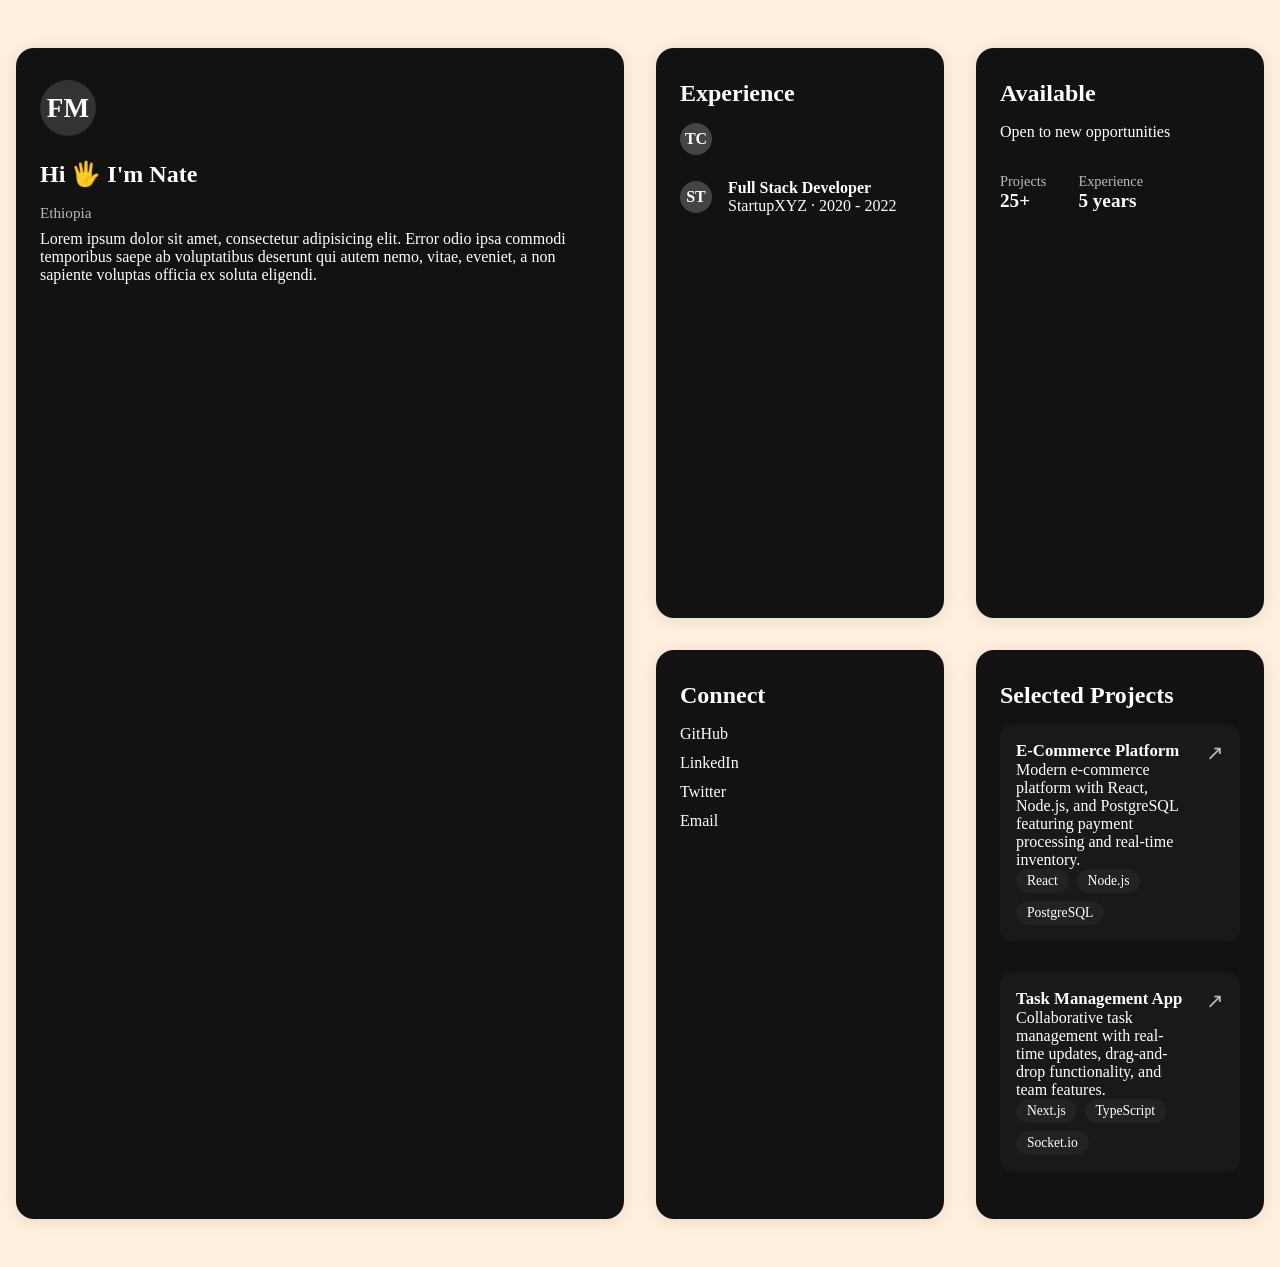
==== Portofolio/index.html @ 6b285273 "bento layout" ====
<!DOCTYPE html>
<html lang="en">
<head>
    <meta charset="UTF-8">
    <meta name="viewport" content="width=device-width, initial-scale=1.0">  
    <link rel="icon" type="image/png" href="assets/favicon.png">  
    <link rel="stylesheet" href="CSS/style.css">
    <title>NateYuar</title>
</head>
<body>
    
      
</body>
        <main class="bento-grid">
            <!-- About Me -->
            <section class="bento about">
                <div class="avatar">FM</div>
                <h2>Hi 🖐️ I'm Nate</h2>
                <div>
                    <h2></h2>
                    <p class="location">Ethiopia</p>
                    <p>Lorem ipsum dolor sit amet, consectetur adipisicing elit. Error odio ipsa commodi temporibus saepe ab voluptatibus deserunt qui autem nemo, vitae, eveniet, a non sapiente voluptas officia ex soluta eligendi.</p>
                </div>
            </section>

            <!-- Experience -->
            <section class="bento experience">
                <h2>Experience</h2>
                <div class="job">
                    <div class="job-icon">TC</div>
                    <div>
                        <strong></strong><br>
                        <span></span>
                    </div>
                </div>
                <div class="job">
                    <div class="job-icon">ST</div>
                    <div>
                        <strong>Full Stack Developer</strong><br>
                        <span>StartupXYZ · 2020 - 2022</span>
                    </div>
                </div>
            </section>

            <!-- Available -->
            <section class="bento available">
                <h2>Available</h2>
                <p>Open to new opportunities</p>
                <div class="stats">
                    <div><span>Projects</span><strong>25+</strong></div>
                    <div><span>Experience</span><strong>5 years</strong></div>
                </div>
            </section>

            <!-- Connect -->
            <section class="bento connect">
                <h2>Connect</h2>
                <ul>
                    <li><a href="#">GitHub</a></li>
                    <li><a href="#">LinkedIn</a></li>
                    <li><a href="#">Twitter</a></li>
                    <li><a href="#">Email</a></li>
                </ul>
            </section>

            <!-- Selected Projects -->
            <section class="bento projects">
                <h2>Selected Projects</h2>
                <div class="project">
                    <div>
                        <strong>E-Commerce Platform</strong>
                        <p>Modern e-commerce platform with React, Node.js, and PostgreSQL featuring payment processing and real-time inventory.</p>
                        <div class="tags">
                            <span>React</span><span>Node.js</span><span>PostgreSQL</span>
                        </div>
                    </div>
                    <a class="external" href="#" title="View project">↗</a>
                </div>
                <div class="project">
                    <div>
                        <strong>Task Management App</strong>
                        <p>Collaborative task management with real-time updates, drag-and-drop functionality, and team features.</p>
                        <div class="tags">
                            <span>Next.js</span><span>TypeScript</span><span>Socket.io</span>
                        </div>
                    </div>
                    <a class="external" href="#" title="View project">↗</a>
                </div>
            </section>
        </main>
---- Portofolio/CSS/style.css ----
@import url("https://fonts.googleapis.com/css2?family=Playfair+Display:wght@400;500;600;700;800;900&display=swap");
@import url("https://fonts.googleapis.com/css2?family=Plus+Jakarta+Sans:wght@200;300;400;500;600;700;800&display=swap");

/* CSS variables for reusablity across all files (including above imported) */
:root {
  --playfair-display: "Playfair Display", serif;
  --plus-jakarta-sans: "Plus Jakarta Sans", sans-serif;

  --primary-color: #b1454a;
  --secondary-color: #121212;

  --black-200: #020202;
  --black-300: #333333;
  --black-400: #1f1e31;
  --black-500: #555555;
  --gray-100: #888888;

  --color-white: #fff;
  --color-creamson: #fff0de;
}

* {
  margin: 0;
  padding: 0;
  box-sizing: border-box;
  scroll-behavior: smooth;
}

body {
  max-width: 1280px;
  margin: 0 auto;
  background-color: var(--color-creamson);
}

/* Bento Box Grid Layout */
.bento-grid {
  display: grid;
  grid-template-columns: repeat(4, 1fr);
  grid-template-rows: repeat(2, 1fr);
  gap: 2rem;
  padding: 3rem 1rem;
}

.bento {
  background: var(--secondary-color);
  color: var(--color-white);
  border-radius: 18px;
  box-shadow: 0 2px 16px rgba(0,0,0,0.10);
  padding: 2rem 1.5rem;
  display: flex;
  flex-direction: column;
  gap: 1rem;
}

.about {
  grid-column: 1 / 3;
  grid-row: 1 / 3;
}
.experience {
  grid-column: 3 / 4;
  grid-row: 1 / 2;
}
.available {
  grid-column: 4 / 5;
  grid-row: 1 / 2;
}
.connect {
  grid-column: 3 / 4;
  grid-row: 2 / 3;
}
.projects {
  grid-column: 4 / 5;
  grid-row: 2 / 3;
}

.avatar {
  width: 56px;
  height: 56px;
  border-radius: 50%;
  background: #333;
  color: #fff;
  font-size: 1.7rem;
  font-weight: 700;
  display: flex;
  align-items: center;
  justify-content: center;
  margin-bottom: 0.5rem;
}

.location {
  font-size: 0.95rem;
  color: #bbb;
  margin-bottom: 0.5rem;
}

.tags {
  display: flex;
  gap: 0.5rem;
  flex-wrap: wrap;
}
.tags span {
  background: #222;
  color: #fff;
  border-radius: 12px;
  padding: 0.3em 0.8em;
  font-size: 0.85em;
  font-weight: 500;
}

.job {
  display: flex;
  align-items: center;
  gap: 1rem;
  margin-bottom: 0.5rem;
}
.job-icon {
  width: 32px;
  height: 32px;
  border-radius: 50%;
  background: #444;
  color: #fff;
  font-weight: 700;
  display: flex;
  align-items: center;
  justify-content: center;
  font-size: 1em;
}

.stats {
  display: flex;
  gap: 2rem;
  margin-top: 1rem;
}
.stats div {
  display: flex;
  flex-direction: column;
  align-items: flex-start;
}
.stats span {
  font-size: 0.9em;
  color: #bbb;
}
.stats strong {
  font-size: 1.2em;
  color: #fff;
}

.connect ul {
  list-style: none;
  padding: 0;
}
.connect li {
  margin-bottom: 0.7em;
}
.connect a {
  color: #fff;
  font-weight: 500;
  transition: color 0.2s;
}
.connect a:hover {
  color: var(--primary-color);
}

.projects .project {
  display: flex;
  align-items: flex-start;
  justify-content: space-between;
  background: #191919;
  border-radius: 12px;
  padding: 1rem;
  margin-bottom: 1rem;
}
.projects .project strong {
  font-size: 1.05em;
}
.projects .external {
  color: #fff;
  font-size: 1.3em;
  text-decoration: none;
  margin-left: 1em;
  opacity: 0.7;
  transition: opacity 0.2s;
}
.projects .external:hover {
  opacity: 1;
}

a {
  text-decoration: none;
  color: inherit;
}


.flex-center {
  display: flex;
  justify-content: center;
  align-items: center;
}

.flex-between {
  display: flex;
  justify-content: space-between;
  align-items: center;
}


/* Hide scrollbar for Chrome, Safari and Opera */
.sushi__hide-scrollbar::-webkit-scrollbar {
  display: none;
}

/* Hide scrollbar for IE, Edge and Firefox */
.sushi__hide-scrollbar {
  -ms-overflow-style: none; /* IE and Edge */
  scrollbar-width: none; /* Firefox */
}


/* Responsive Bento Grid Layout */
@media (max-width: 1024px) {
  .bento-grid {
    grid-template-columns: repeat(2, 1fr);
    grid-template-rows: auto;
    gap: 1.5rem;
  }
  .about {
    grid-column: 1 / 3;
    grid-row: 1 / 2;
  }
  .experience {
    grid-column: 1 / 2;
    grid-row: 2 / 3;
  }
  .available {
    grid-column: 2 / 3;
    grid-row: 2 / 3;
  }
  .connect {
    grid-column: 1 / 2;
    grid-row: 3 / 4;
  }
  .projects {
    grid-column: 2 / 3;
    grid-row: 3 / 4;
  }
}

@media (max-width: 700px) {
  .bento-grid {
    grid-template-columns: 1fr;
    gap: 1rem;
    padding: 1.5rem 0.5rem;
  }
  .about, .experience, .available, .connect, .projects {
    grid-column: 1 / 2 !important;
    grid-row: auto !important;
  }
  .bento {
    padding: 1.2rem 0.7rem;
    font-size: 0.98em;
  }
  .avatar {
    width: 44px;
    height: 44px;
    font-size: 1.2rem;
  }
  .job-icon {
    width: 24px;
    height: 24px;
    font-size: 0.9em;
  }
  .projects .project {
    flex-direction: column;
    align-items: flex-start;
    gap: 0.5em;
  }
}
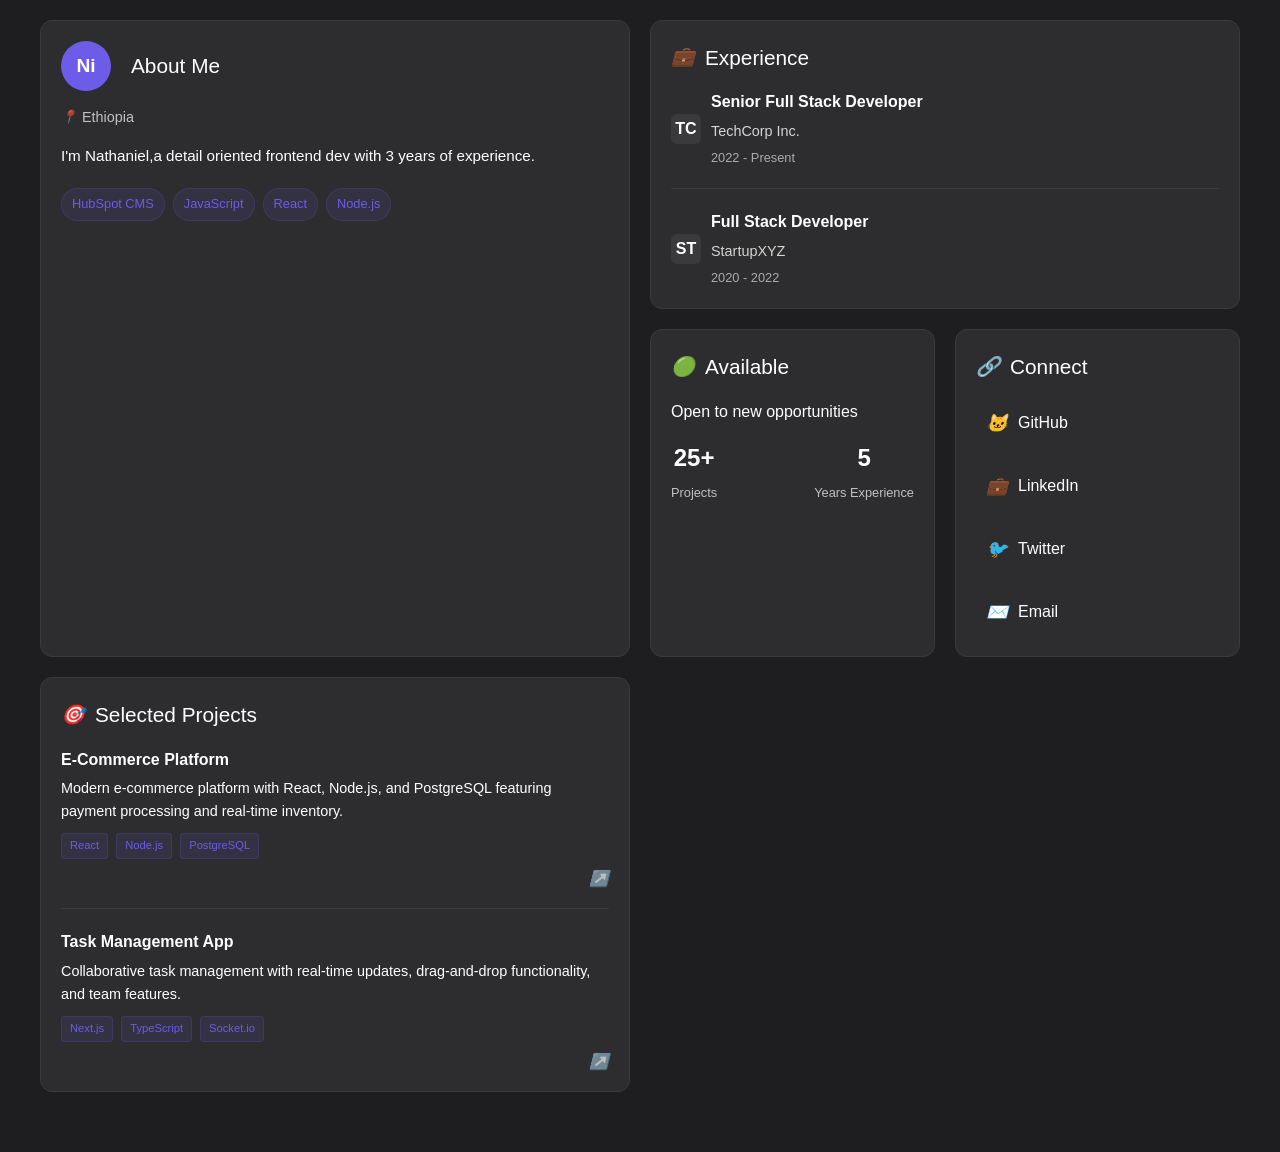
==== commit 821b63c8: "add some assets and improve responsiveness" ====
--- a/Portofolio/index.html
+++ b/Portofolio/index.html
@@ -2,89 +2,138 @@
 <html lang="en">
 <head>
     <meta charset="UTF-8">
-    <meta name="viewport" content="width=device-width, initial-scale=1.0">  
-    <link rel="icon" type="image/png" href="assets/favicon.png">  
-    <link rel="stylesheet" href="CSS/style.css">
+    <meta name="viewport" content="width=device-width, initial-scale=1.0">   
+    <link rel="stylesheet" href="CSS/style.css"> 
     <title>NateYuar</title>
 </head>
 <body>
-    
-      
-</body>
-        <main class="bento-grid">
+    <div class="container">
+        <div class="bento-grid">
             <!-- About Me -->
-            <section class="bento about">
-                <div class="avatar">FM</div>
-                <h2>Hi 🖐️ I'm Nate</h2>
-                <div>
-                    <h2></h2>
-                    <p class="location">Ethiopia</p>
-                    <p>Lorem ipsum dolor sit amet, consectetur adipisicing elit. Error odio ipsa commodi temporibus saepe ab voluptatibus deserunt qui autem nemo, vitae, eveniet, a non sapiente voluptas officia ex soluta eligendi.</p>
+            <div class="bento-item large">
+                <div class="section-title">
+                    <div class="avatar">Ni</div>
+                    About Me
                 </div>
-            </section>
+                <div class="location">
+                    <i>📍</i> Ethiopia
+                </div>
+                <div class="bio">
+                    I'm Nathaniel,a detail oriented frontend dev with 3 years of experience.
+                </div>
+                <div class="skills">
+                    <span class="skill-tag">HubSpot CMS</span>
+                    <span class="skill-tag">JavaScript</span>
+                    <span class="skill-tag">React</span>
+                    <span class="skill-tag">Node.js</span>
+                </div>
+            </div>
 
             <!-- Experience -->
-            <section class="bento experience">
-                <h2>Experience</h2>
-                <div class="job">
-                    <div class="job-icon">TC</div>
-                    <div>
-                        <strong></strong><br>
-                        <span></span>
+            <div class="bento-item medium">
+                <div class="section-title">
+                    <i>💼</i> Experience
+                </div>
+                <div class="experience-item">
+                    <div style="display: flex; align-items: center;">
+                        <div class="company-logo">TC</div>
+                        <div>
+                            <div class="job-title">Senior Full Stack Developer</div>
+                            <div class="company-name">TechCorp Inc.</div>
+                            <div class="date">2022 - Present</div>
+                        </div>
                     </div>
                 </div>
-                <div class="job">
-                    <div class="job-icon">ST</div>
-                    <div>
-                        <strong>Full Stack Developer</strong><br>
-                        <span>StartupXYZ · 2020 - 2022</span>
+                <div class="experience-item">
+                    <div style="display: flex; align-items: center;">
+                        <div class="company-logo">ST</div>
+                        <div>
+                            <div class="job-title">Full Stack Developer</div>
+                            <div class="company-name">StartupXYZ</div>
+                            <div class="date">2020 - 2022</div>
+                        </div>
                     </div>
                 </div>
-            </section>
+            </div>
 
-            <!-- Available -->
-            <section class="bento available">
-                <h2>Available</h2>
-                <p>Open to new opportunities</p>
+            <!-- Availability -->
+            <div class="bento-item small">
+                <div class="section-title">
+                    <i>🟢</i> Available
+                </div>
+                <div style="margin-bottom: 15px;">Open to new opportunities</div>
                 <div class="stats">
-                    <div><span>Projects</span><strong>25+</strong></div>
-                    <div><span>Experience</span><strong>5 years</strong></div>
+                    <div class="stat-item">
+                        <div class="stat-value">25+</div>
+                        <div class="stat-label">Projects</div>
+                    </div>
+                    <div class="stat-item">
+                        <div class="stat-value">5</div>
+                        <div class="stat-label">Years Experience</div>
+                    </div>
                 </div>
-            </section>
+            </div>
 
             <!-- Connect -->
-            <section class="bento connect">
-                <h2>Connect</h2>
-                <ul>
-                    <li><a href="#">GitHub</a></li>
-                    <li><a href="#">LinkedIn</a></li>
-                    <li><a href="#">Twitter</a></li>
-                    <li><a href="#">Email</a></li>
-                </ul>
-            </section>
+            <div class="bento-item small">
+                <div class="section-title">
+                    <i>🔗</i> Connect
+                </div>
+                <div class="connect-list">
+                    <div class="connect-item">
+                        <i>🐱</i> GitHub
+                    </div>
+                    <div class="connect-item">
+                        <i>💼</i> LinkedIn
+                    </div>
+                    <div class="connect-item">
+                        <i>🐦</i> Twitter
+                    </div>
+                    <div class="connect-item">
+                        <i>✉️</i> Email
+                    </div>
+                </div>
+            </div>
 
             <!-- Selected Projects -->
-            <section class="bento projects">
-                <h2>Selected Projects</h2>
-                <div class="project">
-                    <div>
-                        <strong>E-Commerce Platform</strong>
-                        <p>Modern e-commerce platform with React, Node.js, and PostgreSQL featuring payment processing and real-time inventory.</p>
-                        <div class="tags">
-                            <span>React</span><span>Node.js</span><span>PostgreSQL</span>
-                        </div>
-                    </div>
-                    <a class="external" href="#" title="View project">↗</a>
+            <div class="bento-item medium">
+                <div class="section-title">
+                    <i>🎯</i> Selected Projects
                 </div>
                 <div class="project">
-                    <div>
-                        <strong>Task Management App</strong>
-                        <p>Collaborative task management with real-time updates, drag-and-drop functionality, and team features.</p>
-                        <div class="tags">
-                            <span>Next.js</span><span>TypeScript</span><span>Socket.io</span>
-                        </div>
+                    <div class="project-title">E-Commerce Platform</div>
+                    <div class="project-desc">
+                        Modern e-commerce platform with React, Node.js, and PostgreSQL featuring payment processing and real-time inventory.
                     </div>
-                    <a class="external" href="#" title="View project">↗</a>
+                    <div class="project-tags">
+                        <span class="project-tag">React</span>
+                        <span class="project-tag">Node.js</span>
+                        <span class="project-tag">PostgreSQL</span>
+                    </div>
+                    <div class="project-actions">
+                        <button class="action-btn">
+                            <i>↗️</i>
+                        </button>
+                    </div>
                 </div>
-            </section>
-        </main>+                <div class="project">
+                    <div class="project-title">Task Management App</div>
+                    <div class="project-desc">
+                        Collaborative task management with real-time updates, drag-and-drop functionality, and team features.
+                    </div>
+                    <div class="project-tags">
+                        <span class="project-tag">Next.js</span>
+                        <span class="project-tag">TypeScript</span>
+                        <span class="project-tag">Socket.io</span>
+                    </div>
+                    <div class="project-actions">
+                        <button class="action-btn">
+                            <i>↗️</i>
+                        </button>
+                    </div>
+                </div>
+            </div>
+        </div>
+    </div>
+</body>
+</html>
--- a/Portofolio/CSS/style.css
+++ b/Portofolio/CSS/style.css
@@ -1,278 +1,368 @@
 @import url("https://fonts.googleapis.com/css2?family=Playfair+Display:wght@400;500;600;700;800;900&display=swap");
 @import url("https://fonts.googleapis.com/css2?family=Plus+Jakarta+Sans:wght@200;300;400;500;600;700;800&display=swap");
 
-/* CSS variables for reusablity across all files (including above imported) */
-:root {
-  --playfair-display: "Playfair Display", serif;
-  --plus-jakarta-sans: "Plus Jakarta Sans", sans-serif;
-
-  --primary-color: #b1454a;
-  --secondary-color: #121212;
-
-  --black-200: #020202;
-  --black-300: #333333;
-  --black-400: #1f1e31;
-  --black-500: #555555;
-  --gray-100: #888888;
-
-  --color-white: #fff;
-  --color-creamson: #fff0de;
-}
-
-* {
-  margin: 0;
-  padding: 0;
-  box-sizing: border-box;
-  scroll-behavior: smooth;
-}
-
-body {
-  max-width: 1280px;
-  margin: 0 auto;
-  background-color: var(--color-creamson);
-}
-
-/* Bento Box Grid Layout */
-.bento-grid {
-  display: grid;
-  grid-template-columns: repeat(4, 1fr);
-  grid-template-rows: repeat(2, 1fr);
-  gap: 2rem;
-  padding: 3rem 1rem;
-}
-
-.bento {
-  background: var(--secondary-color);
-  color: var(--color-white);
-  border-radius: 18px;
-  box-shadow: 0 2px 16px rgba(0,0,0,0.10);
-  padding: 2rem 1.5rem;
-  display: flex;
-  flex-direction: column;
-  gap: 1rem;
-}
-
-.about {
-  grid-column: 1 / 3;
-  grid-row: 1 / 3;
-}
-.experience {
-  grid-column: 3 / 4;
-  grid-row: 1 / 2;
-}
-.available {
-  grid-column: 4 / 5;
-  grid-row: 1 / 2;
-}
-.connect {
-  grid-column: 3 / 4;
-  grid-row: 2 / 3;
-}
-.projects {
-  grid-column: 4 / 5;
-  grid-row: 2 / 3;
-}
-
-.avatar {
-  width: 56px;
-  height: 56px;
-  border-radius: 50%;
-  background: #333;
-  color: #fff;
-  font-size: 1.7rem;
-  font-weight: 700;
-  display: flex;
-  align-items: center;
-  justify-content: center;
-  margin-bottom: 0.5rem;
-}
-
-.location {
-  font-size: 0.95rem;
-  color: #bbb;
-  margin-bottom: 0.5rem;
-}
-
-.tags {
-  display: flex;
-  gap: 0.5rem;
-  flex-wrap: wrap;
-}
-.tags span {
-  background: #222;
-  color: #fff;
-  border-radius: 12px;
-  padding: 0.3em 0.8em;
-  font-size: 0.85em;
-  font-weight: 500;
-}
-
-.job {
-  display: flex;
-  align-items: center;
-  gap: 1rem;
-  margin-bottom: 0.5rem;
-}
-.job-icon {
-  width: 32px;
-  height: 32px;
-  border-radius: 50%;
-  background: #444;
-  color: #fff;
-  font-weight: 700;
-  display: flex;
-  align-items: center;
-  justify-content: center;
-  font-size: 1em;
-}
-
-.stats {
-  display: flex;
-  gap: 2rem;
-  margin-top: 1rem;
-}
-.stats div {
-  display: flex;
-  flex-direction: column;
-  align-items: flex-start;
-}
-.stats span {
-  font-size: 0.9em;
-  color: #bbb;
-}
-.stats strong {
-  font-size: 1.2em;
-  color: #fff;
-}
-
-.connect ul {
-  list-style: none;
-  padding: 0;
-}
-.connect li {
-  margin-bottom: 0.7em;
-}
-.connect a {
-  color: #fff;
-  font-weight: 500;
-  transition: color 0.2s;
-}
-.connect a:hover {
-  color: var(--primary-color);
-}
-
-.projects .project {
-  display: flex;
-  align-items: flex-start;
-  justify-content: space-between;
-  background: #191919;
-  border-radius: 12px;
-  padding: 1rem;
-  margin-bottom: 1rem;
-}
-.projects .project strong {
-  font-size: 1.05em;
-}
-.projects .external {
-  color: #fff;
-  font-size: 1.3em;
-  text-decoration: none;
-  margin-left: 1em;
-  opacity: 0.7;
-  transition: opacity 0.2s;
-}
-.projects .external:hover {
-  opacity: 1;
-}
-
-a {
-  text-decoration: none;
-  color: inherit;
-}
-
-
-.flex-center {
-  display: flex;
-  justify-content: center;
-  align-items: center;
-}
-
-.flex-between {
-  display: flex;
-  justify-content: space-between;
-  align-items: center;
-}
-
-
-/* Hide scrollbar for Chrome, Safari and Opera */
-.sushi__hide-scrollbar::-webkit-scrollbar {
-  display: none;
-}
-
-/* Hide scrollbar for IE, Edge and Firefox */
-.sushi__hide-scrollbar {
-  -ms-overflow-style: none; /* IE and Edge */
-  scrollbar-width: none; /* Firefox */
-}
-
-
-/* Responsive Bento Grid Layout */
-@media (max-width: 1024px) {
-  .bento-grid {
-    grid-template-columns: repeat(2, 1fr);
-    grid-template-rows: auto;
-    gap: 1.5rem;
-  }
-  .about {
-    grid-column: 1 / 3;
-    grid-row: 1 / 2;
-  }
-  .experience {
-    grid-column: 1 / 2;
-    grid-row: 2 / 3;
-  }
-  .available {
-    grid-column: 2 / 3;
-    grid-row: 2 / 3;
-  }
-  .connect {
-    grid-column: 1 / 2;
-    grid-row: 3 / 4;
-  }
-  .projects {
-    grid-column: 2 / 3;
-    grid-row: 3 / 4;
-  }
-}
-
-@media (max-width: 700px) {
-  .bento-grid {
-    grid-template-columns: 1fr;
-    gap: 1rem;
-    padding: 1.5rem 0.5rem;
-  }
-  .about, .experience, .available, .connect, .projects {
-    grid-column: 1 / 2 !important;
-    grid-row: auto !important;
-  }
-  .bento {
-    padding: 1.2rem 0.7rem;
-    font-size: 0.98em;
-  }
-  .avatar {
-    width: 44px;
-    height: 44px;
-    font-size: 1.2rem;
-  }
-  .job-icon {
-    width: 24px;
-    height: 24px;
-    font-size: 0.9em;
-  }
-  .projects .project {
-    flex-direction: column;
-    align-items: flex-start;
-    gap: 0.5em;
-  }
-}
-
+ :root {
+            --primary-bg: #1e1e20;
+            --secondary-bg: #252527;
+            --text-color: #ffffff;
+            --accent-color: #6c5ce7;
+            --border-color: #3a3a3c;
+            --card-bg: #2d2d2f;
+            --hover-bg: #343436;
+        }
+
+        * {
+            margin: 0;
+            padding: 0;
+            box-sizing: border-box;
+        }
+
+        body {
+            font-family: 'Segoe UI', Tahoma, Geneva, Verdana, sans-serif;
+            background-color: var(--primary-bg);
+            color: var(--text-color);
+            line-height: 1.6;
+            padding: 20px;
+            min-height: 100vh;
+        }
+
+        .container {
+            max-width: 1200px;
+            margin: 0 auto;
+        }
+
+        header {
+            text-align: center;
+            padding: 40px 20px;
+            margin-bottom: 30px;
+        }
+
+        h1 {
+            font-size: 2.5rem;
+            margin-bottom: 10px;
+            color: var(--accent-color);
+        }
+
+        .subtitle {
+            font-size: 1.2rem;
+            opacity: 0.8;
+            margin-bottom: 20px;
+        }
+
+        .bento-grid {
+            display: grid;
+            grid-template-columns: repeat(4, 1fr);
+            gap: 20px;
+            margin-bottom: 40px;
+        }
+
+        .bento-item {
+            background-color: var(--card-bg);
+            border-radius: 12px;
+            padding: 20px;
+            transition: all 0.3s ease;
+            border: 1px solid var(--border-color);
+            overflow: hidden;
+        }
+
+        .bento-item:hover {
+            transform: translateY(-2px);
+            box-shadow: 0 10px 25px rgba(0, 0, 0, 0.3);
+            border-color: rgba(108, 92, 231, 0.3);
+        }
+
+        .bento-item.large {
+            grid-column: span 2;
+            grid-row: span 2;
+        }
+
+        .bento-item.medium {
+            grid-column: span 2;
+        }
+
+        .bento-item.small {
+            grid-column: span 1;
+        }
+
+        .section-title {
+            font-size: 1.3rem;
+            margin-bottom: 15px;
+            display: flex;
+            align-items: center;
+            gap: 10px;
+        }
+
+        .section-title i {
+            font-size: 1.2rem;
+            color: var(--accent-color);
+        }
+
+        .avatar {
+            width: 50px;
+            height: 50px;
+            border-radius: 50%;
+            background-color: var(--accent-color);
+            display: flex;
+            align-items: center;
+            justify-content: center;
+            font-weight: bold;
+            font-size: 1.2rem;
+            margin-right: 10px;
+        }
+
+        .location {
+            display: flex;
+            align-items: center;
+            gap: 5px;
+            font-size: 0.9rem;
+            opacity: 0.7;
+            margin-bottom: 15px;
+        }
+
+        .location i {
+            font-size: 0.8rem;
+        }
+
+        .bio {
+            margin-bottom: 20px;
+            font-size: 0.95rem;
+        }
+
+        .skills {
+            display: flex;
+            flex-wrap: wrap;
+            gap: 8px;
+            margin-top: 15px;
+        }
+
+        .skill-tag {
+            background-color: rgba(108, 92, 231, 0.1);
+            color: var(--accent-color);
+            padding: 5px 10px;
+            border-radius: 20px;
+            font-size: 0.8rem;
+            border: 1px solid rgba(108, 92, 231, 0.2);
+        }
+
+        .experience-item {
+            margin-bottom: 20px;
+            padding-bottom: 20px;
+            border-bottom: 1px solid var(--border-color);
+        }
+
+        .experience-item:last-child {
+            margin-bottom: 0;
+            padding-bottom: 0;
+            border-bottom: none;
+        }
+
+        .company-logo {
+            width: 30px;
+            height: 30px;
+            border-radius: 6px;
+            background-color: #3a3a3c;
+            display: flex;
+            align-items: center;
+            justify-content: center;
+            font-weight: bold;
+            margin-right: 10px;
+        }
+
+        .job-title {
+            font-weight: bold;
+            margin-bottom: 5px;
+        }
+
+        .company-name {
+            font-size: 0.9rem;
+            opacity: 0.8;
+            margin-bottom: 5px;
+        }
+
+        .date {
+            font-size: 0.8rem;
+            opacity: 0.6;
+        }
+
+        .stats {
+            display: flex;
+            justify-content: space-between;
+            margin-top: 15px;
+        }
+
+        .stat-item {
+            text-align: center;
+        }
+
+        .stat-value {
+            font-size: 1.5rem;
+            font-weight: bold;
+            margin-bottom: 5px;
+        }
+
+        .stat-label {
+            font-size: 0.8rem;
+            opacity: 0.7;
+        }
+
+        .connect-list {
+            display: flex;
+            flex-direction: column;
+            gap: 15px;
+            margin-top: 15px;
+        }
+
+        .connect-item {
+            display: flex;
+            align-items: center;
+            gap: 10px;
+            padding: 10px;
+            border-radius: 8px;
+            transition: background-color 0.2s ease;
+        }
+
+        .connect-item:hover {
+            background-color: var(--hover-bg);
+        }
+
+        .connect-item i {
+            font-size: 1.1rem;
+            color: var(--accent-color);
+        }
+
+        .project {
+            margin-bottom: 20px;
+            padding-bottom: 20px;
+            border-bottom: 1px solid var(--border-color);
+        }
+
+        .project:last-child {
+            margin-bottom: 0;
+            padding-bottom: 0;
+            border-bottom: none;
+        }
+
+        .project-title {
+            font-weight: bold;
+            margin-bottom: 5px;
+        }
+
+        .project-desc {
+            font-size: 0.9rem;
+            margin-bottom: 10px;
+        }
+
+        .project-tags {
+            display: flex;
+            flex-wrap: wrap;
+            gap: 8px;
+            margin-top: 10px;
+        }
+
+        .project-tag {
+            background-color: rgba(108, 92, 231, 0.1);
+            color: var(--accent-color);
+            padding: 3px 8px;
+            border-radius: 4px;
+            font-size: 0.7rem;
+            border: 1px solid rgba(108, 92, 231, 0.2);
+        }
+
+        .project-actions {
+            display: flex;
+            justify-content: flex-end;
+            margin-top: 10px;
+        }
+
+        .action-btn {
+            background: none;
+            border: none;
+            cursor: pointer;
+            color: var(--text-color);
+            opacity: 0.7;
+            transition: opacity 0.2s ease;
+        }
+
+        .action-btn:hover {
+            opacity: 1;
+        }
+
+        .action-btn i {
+            font-size: 1rem;
+        }
+
+        /* Responsive Design */
+        @media (max-width: 1024px) {
+            .bento-grid {
+                grid-template-columns: repeat(2, 1fr);
+            }
+            
+            .bento-item.large {
+                grid-column: span 2;
+                grid-row: span 1;
+            }
+            
+            .bento-item.medium {
+                grid-column: span 2;
+            }
+        }
+
+        @media (max-width: 768px) {
+            .bento-grid {
+                grid-template-columns: 1fr;
+            }
+            
+            .bento-item.large,
+            .bento-item.medium,
+            .bento-item.small {
+                grid-column: span 1;
+                grid-row: span 1;
+            }
+            
+            .stats {
+                flex-direction: column;
+                gap: 15px;
+            }
+            
+            .section-title {
+                font-size: 1.1rem;
+            }
+            
+            .avatar {
+                width: 40px;
+                height: 40px;
+                font-size: 1rem;
+            }
+        }
+
+        @media (max-width: 480px) {
+            body {
+                padding: 10px;
+            }
+            
+            header {
+                padding: 20px 10px;
+            }
+            
+            h1 {
+                font-size: 2rem;
+            }
+            
+            .bento-item {
+                padding: 15px;
+            }
+            
+            .section-title {
+                font-size: 1rem;
+            }
+            
+            .avatar {
+                width: 35px;
+                height: 35px;
+                font-size: 0.9rem;
+            }
+            
+            .connect-item {
+                padding: 8px;
+            }
+        }
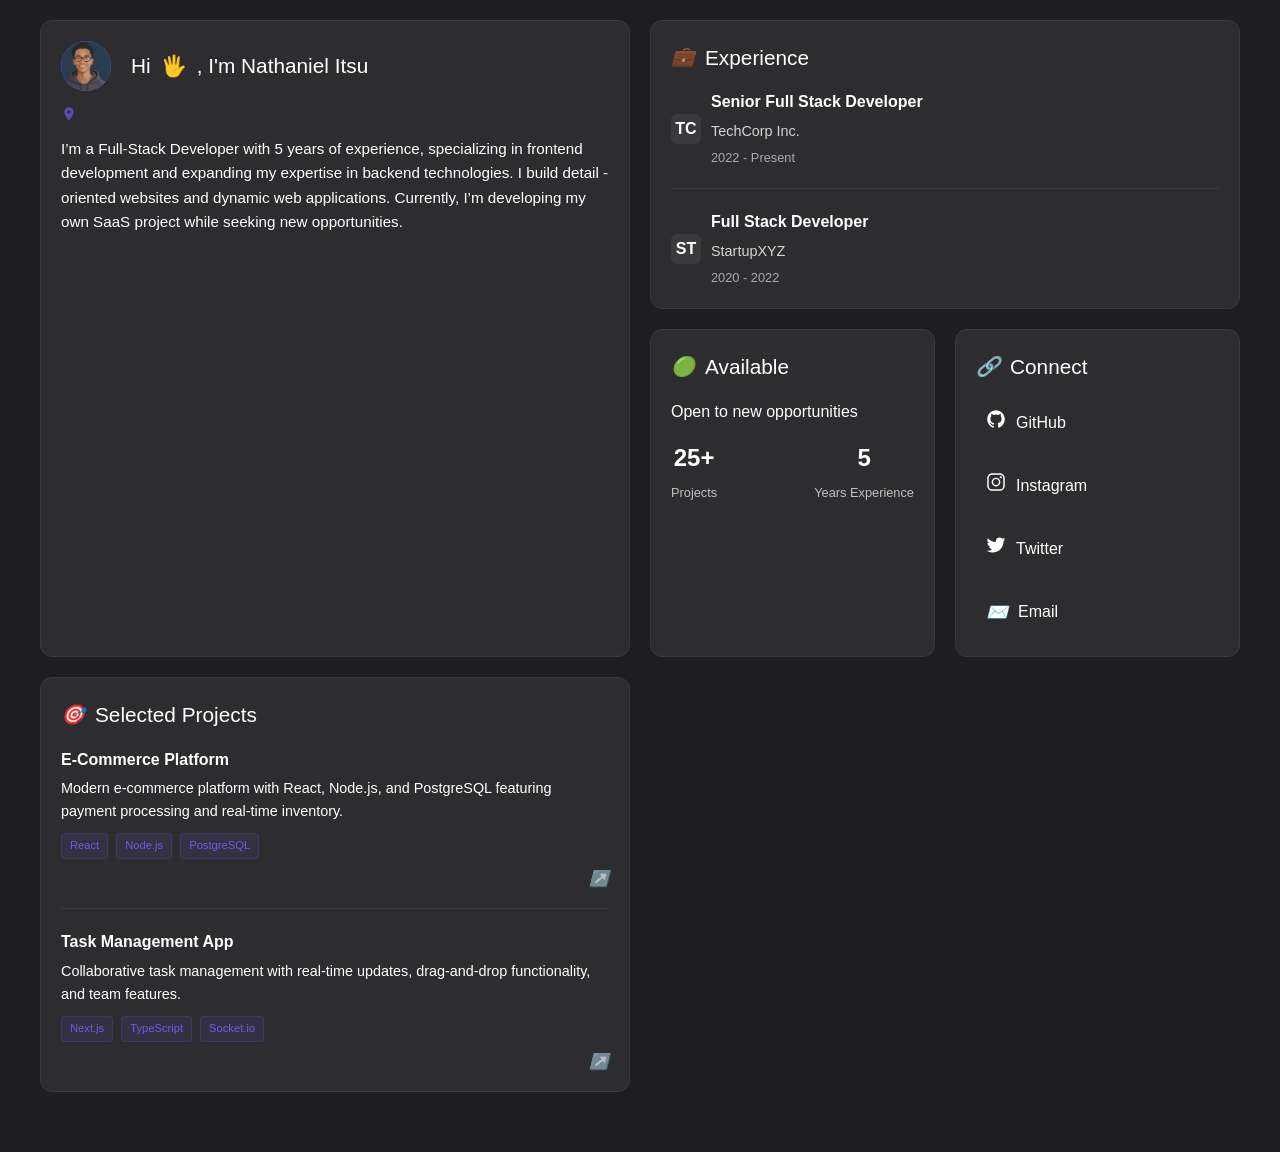
==== commit 33787313: "Add animation  and update social media icons" ====
--- a/Portofolio/index.html
+++ b/Portofolio/index.html
@@ -2,9 +2,10 @@
 <html lang="en">
 <head>
     <meta charset="UTF-8">
-    <meta name="viewport" content="width=device-width, initial-scale=1.0">   
-    <link rel="stylesheet" href="CSS/style.css"> 
-    <title>NateYuar</title>
+    <meta name="viewport" content="width=device-width, initial-scale=1.0">
+    <link rel="stylesheet" href="CSS/style.css">
+    <title>Nate Itsu</title>
+
 </head>
 <body>
     <div class="container">
@@ -12,21 +13,22 @@
             <!-- About Me -->
             <div class="bento-item large">
                 <div class="section-title">
-                    <div class="avatar">Ni</div>
-                    About Me
+                    <div class="avatar">
+                        <img src="assets/profile.png" alt="Profile Picture">
+                    </div>
+                      Hi <span class="wave-emoji">🖐️</span>, I'm Nathaniel Itsu
                 </div>
                 <div class="location">
-                    <i>📍</i> Ethiopia
+                    <svg class="location-icon" viewBox="0 0 24 24" fill="currentColor">
+                        <path d="M12 2C8.13 2 5 5.13 5 9c0 5.25 7 13 7 13s7-7.75 7-13c0-3.87-3.13-7-7-7zm0 9.5c-1.38 0-2.5-1.12-2.5-2.5s1.12-2.5 2.5-2.5 2.5 1.12 2.5 2.5-1.12 2.5-2.5 2.5z"/>
+                    </svg>
+                    <span class="location-text">Philippines</span>
                 </div>
                 <div class="bio">
-                    I'm Nathaniel,a detail oriented frontend dev with 3 years of experience.
+                    I’m a Full-Stack Developer with 5 years of experience, specializing in frontend development and expanding my expertise in backend technologies. I build <span class="detail-text">detail</span> -oriented websites and dynamic web applications. Currently, I’m developing my own SaaS project while seeking new opportunities.
                 </div>
-                <div class="skills">
-                    <span class="skill-tag">HubSpot CMS</span>
-                    <span class="skill-tag">JavaScript</span>
-                    <span class="skill-tag">React</span>
-                    <span class="skill-tag">Node.js</span>
-                </div>
+
+
             </div>
 
             <!-- Experience -->
@@ -81,13 +83,13 @@
                 </div>
                 <div class="connect-list">
                     <div class="connect-item">
-                        <i>🐱</i> GitHub
+                        <i><img src="assets/github.svg"width="20px" height="20px" alt=""></i> GitHub
                     </div>
                     <div class="connect-item">
-                        <i>💼</i> LinkedIn
+                        <i><img src="assets/instagram.svg"width="20px" height="20px" alt=""></i> Instagram
                     </div>
                     <div class="connect-item">
-                        <i>🐦</i> Twitter
+                        <i><img src="assets/twitter.svg"width="20px" height="20px" alt=""></i> Twitter
                     </div>
                     <div class="connect-item">
                         <i>✉️</i> Email
@@ -135,5 +137,28 @@
             </div>
         </div>
     </div>
+
+    <script>
+        // Add profile images and hover effect
+        document.addEventListener('DOMContentLoaded', function() {
+            const avatar = document.querySelector('.avatar');
+            const profileImg = document.getElementById('profile-img');
+            
+            // Set initial image (front view)
+            profileImg.src = 'https://images.unsplash.com/photo-1535713875002-d1d0cf377fde?w=50&h=50&fit=crop';
+            
+            // Create second image for hover (side view)
+            const sideViewImg = 'https://images.unsplash.com/photo-1535713875002-d1d0cf377fde?w=50&h=50&fit=crop&rot=90';
+            
+            // Add hover effect
+            avatar.addEventListener('mouseenter', function() {
+                profileImg.src = sideViewImg;
+            });
+            
+            avatar.addEventListener('mouseleave', function() {
+                profileImg.src = 'https://images.unsplash.com/photo-1535713875002-d1d0cf377fde?w=50&h=50&fit=crop';
+            });
+        });
+    </script>
 </body>
-</html>
+</html>
--- a/Portofolio/CSS/style.css
+++ b/Portofolio/CSS/style.css
@@ -1,7 +1,4 @@
-@import url("https://fonts.googleapis.com/css2?family=Playfair+Display:wght@400;500;600;700;800;900&display=swap");
-@import url("https://fonts.googleapis.com/css2?family=Plus+Jakarta+Sans:wght@200;300;400;500;600;700;800&display=swap");
-
- :root {
+:root {
             --primary-bg: #1e1e20;
             --secondary-bg: #252527;
             --text-color: #ffffff;
@@ -108,6 +105,40 @@
             font-weight: bold;
             font-size: 1.2rem;
             margin-right: 10px;
+            position: relative;
+            overflow: hidden;
+            cursor: pointer;
+            transition: all 0.3s ease;
+        }
+
+        .avatar img {
+            width: 100%;
+            height: 100%;
+            object-fit: cover;
+            transition: all 0.3s ease;
+            border-radius: 50%;
+        }
+
+        .avatar::before {
+            content: '';
+            position: absolute;
+            top: 0;
+            left: 0;
+            right: 0;
+            bottom: 0;
+            border-radius: 50%;
+            border: 2px solid transparent;
+            transition: all 0.3s ease;
+            z-index: 1;
+        }
+
+        .avatar:hover::before {
+            border: 2px solid #6c5ce7;
+            box-shadow: 0 0 15px rgba(108, 92, 231, 0.5);
+        }
+
+        .avatar:hover img {
+            transform: scale(1.1) rotate(5deg);
         }
 
         .location {
@@ -117,10 +148,52 @@
             font-size: 0.9rem;
             opacity: 0.7;
             margin-bottom: 15px;
-        }
-
-        .location i {
+            position: relative;
+        }
+
+        .location-icon {
+            width: 16px;
+            height: 16px;
+            color: var(--accent-color);
+            transition: transform 0.2s ease;
+        }
+
+        .location-icon:hover {
+            transform: scale(1.2);
+        }
+
+        .location-text {
+            display: none;
+        }
+
+        .location:hover .location-text {
+            display: block;
+            position: absolute;
+            left: 25px;
+            top: 50%;
+            transform: translateY(-50%);
+            background-color: var(--card-bg);
+            color: var(--text-color);
+            padding: 4px 8px;
+            border-radius: 4px;
             font-size: 0.8rem;
+            white-space: nowrap;
+            border: 1px solid var(--border-color);
+            box-shadow: 0 2px 8px rgba(0, 0, 0, 0.2);
+            z-index: 10;
+            animation: fadeIn 0.2s ease;
+        }
+
+
+        @keyframes fadeIn {
+            from {
+                opacity: 0;
+                transform: translateY(-50%) translateX(-5px);
+            }
+            to {
+                opacity: 1;
+                transform: translateY(-50%) translateX(0);
+            }
         }
 
         .bio {
@@ -290,6 +363,46 @@
         .action-btn i {
             font-size: 1rem;
         }
+        /* Wave Emoji Animation */
+        .wave-emoji {
+            display: inline-block;
+            transition: transform 0.1s ease;
+        }
+
+        .wave-emoji:hover {
+            animation: wave 1.0s ease-in-out;
+        }
+
+        @keyframes wave {
+            0%, 100% { transform: rotate(0deg); }
+            20% { transform: rotate(-25deg); }
+            40% { transform: rotate(20deg); }
+            60% { transform: rotate(-15deg); }
+            80% { transform: rotate(10deg); }
+        }
+        /* Detail Text Animation */
+          .detail-text {
+            position: relative;
+            display: inline-block;
+        }
+
+        .detail-text::after {
+            content: '';
+            position: absolute;
+            bottom: -2px;
+            left: 0;
+            width: 0;
+            height: 2px;
+            background-color: var(--accent-color);
+            transition: width 0.3s ease;
+        }   .detail-text:hover::after {
+            width: 100%;
+        }
+
+        .detail-text:hover {
+            color: var(--accent-color);
+            transition: color 0.3s ease;
+        }
 
         /* Responsive Design */
         @media (max-width: 1024px) {
@@ -365,4 +478,17 @@
             .connect-item {
                 padding: 8px;
             }
+            
+            .location {
+                margin-bottom: 10px;
+            }
+            
+            .location:hover .location-text {
+                left: 22px;
+                font-size: 0.75rem;
+                padding: 3px 6px;
+            }
+            .wave-emoji {
+                transform: scale(1.2);
+            }
         }
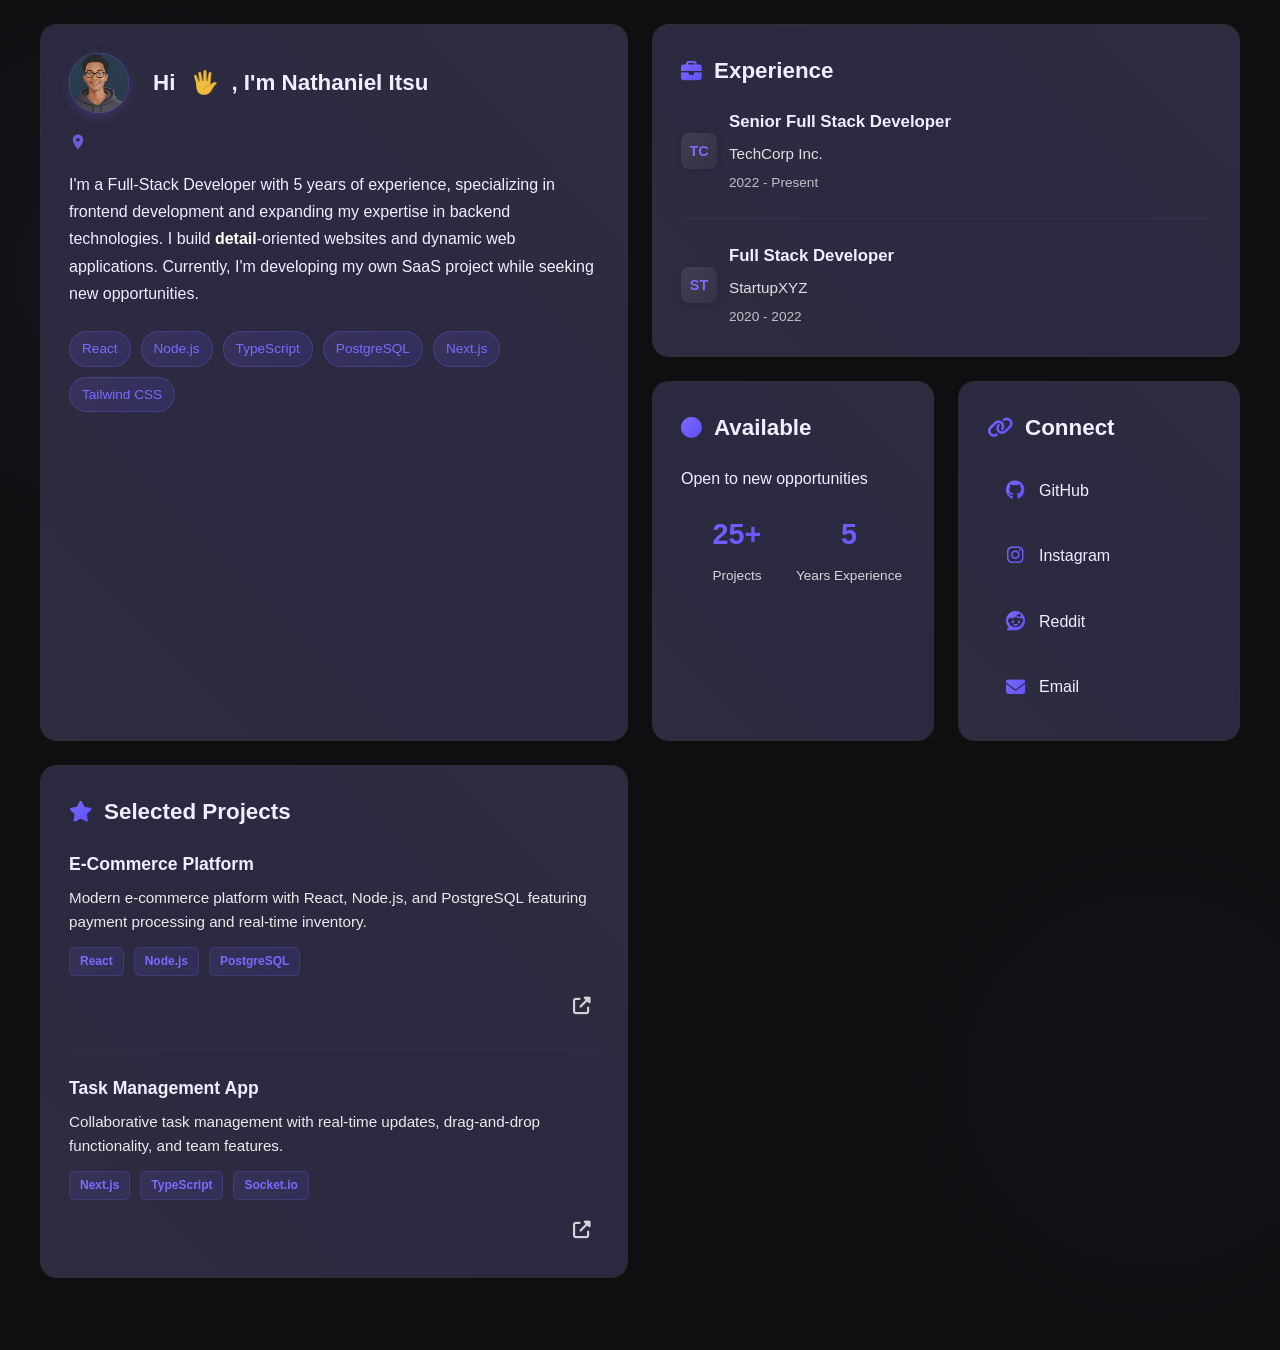
==== commit 935075c0: "improve readability and layout." ====
--- a/Portofolio/index.html
+++ b/Portofolio/index.html
@@ -5,10 +5,11 @@
     <meta name="viewport" content="width=device-width, initial-scale=1.0">
     <link rel="stylesheet" href="CSS/style.css">
     <title>Nate Itsu</title>
+     <link rel="stylesheet" href="https://cdnjs.cloudflare.com/ajax/libs/font-awesome/6.4.0/css/all.min.css">
 
 </head>
 <body>
-    <div class="container">
+   <div class="container">
         <div class="bento-grid">
             <!-- About Me -->
             <div class="bento-item large">
@@ -16,25 +17,31 @@
                     <div class="avatar">
                         <img src="assets/profile.png" alt="Profile Picture">
                     </div>
-                      Hi <span class="wave-emoji">🖐️</span>, I'm Nathaniel Itsu
+                    Hi <span class="wave-emoji">🖐️</span>, I'm Nathaniel Itsu
                 </div>
                 <div class="location">
                     <svg class="location-icon" viewBox="0 0 24 24" fill="currentColor">
                         <path d="M12 2C8.13 2 5 5.13 5 9c0 5.25 7 13 7 13s7-7.75 7-13c0-3.87-3.13-7-7-7zm0 9.5c-1.38 0-2.5-1.12-2.5-2.5s1.12-2.5 2.5-2.5 2.5 1.12 2.5 2.5-1.12 2.5-2.5 2.5z"/>
                     </svg>
-                    <span class="location-text">Philippines</span>
+                    <span class="location-text">Ethiopia</span>
                 </div>
                 <div class="bio">
-                    I’m a Full-Stack Developer with 5 years of experience, specializing in frontend development and expanding my expertise in backend technologies. I build <span class="detail-text">detail</span> -oriented websites and dynamic web applications. Currently, I’m developing my own SaaS project while seeking new opportunities.
+                    I'm a Full-Stack Developer with 5 years of experience, specializing in frontend development and expanding my expertise in backend technologies. I build <span class="detail-text">detail</span>-oriented websites and dynamic web applications. Currently, I'm developing my own SaaS project while seeking new opportunities.
                 </div>
-
-
+                <div class="skills">
+                    <span class="skill-tag">React</span>
+                    <span class="skill-tag">Node.js</span>
+                    <span class="skill-tag">TypeScript</span>
+                    <span class="skill-tag">PostgreSQL</span>
+                    <span class="skill-tag">Next.js</span>
+                    <span class="skill-tag">Tailwind CSS</span>
+                </div>
             </div>
 
             <!-- Experience -->
             <div class="bento-item medium">
                 <div class="section-title">
-                    <i>💼</i> Experience
+                    <i class="fas fa-briefcase"></i> Experience
                 </div>
                 <div class="experience-item">
                     <div style="display: flex; align-items: center;">
@@ -61,9 +68,9 @@
             <!-- Availability -->
             <div class="bento-item small">
                 <div class="section-title">
-                    <i>🟢</i> Available
+                    <i class="fas fa-circle text-green-400"></i> Available
                 </div>
-                <div style="margin-bottom: 15px;">Open to new opportunities</div>
+                <div style="margin-bottom: 18px; font-weight: 500;">Open to new opportunities</div>
                 <div class="stats">
                     <div class="stat-item">
                         <div class="stat-value">25+</div>
@@ -79,20 +86,20 @@
             <!-- Connect -->
             <div class="bento-item small">
                 <div class="section-title">
-                    <i>🔗</i> Connect
+                    <i class="fas fa-link"></i> Connect
                 </div>
                 <div class="connect-list">
                     <div class="connect-item">
-                        <i><img src="assets/github.svg"width="20px" height="20px" alt=""></i> GitHub
+                        <i class="fab fa-github"></i> GitHub
                     </div>
                     <div class="connect-item">
-                        <i><img src="assets/instagram.svg"width="20px" height="20px" alt=""></i> Instagram
+                        <i class="fab fa-instagram"></i> Instagram
                     </div>
                     <div class="connect-item">
-                        <i><img src="assets/twitter.svg"width="20px" height="20px" alt=""></i> Twitter
+                        <i class="fab fa-reddit"></i> Reddit
                     </div>
                     <div class="connect-item">
-                        <i>✉️</i> Email
+                        <i class="fas fa-envelope"></i> Email
                     </div>
                 </div>
             </div>
@@ -100,7 +107,7 @@
             <!-- Selected Projects -->
             <div class="bento-item medium">
                 <div class="section-title">
-                    <i>🎯</i> Selected Projects
+                    <i class="fas fa-star"></i> Selected Projects
                 </div>
                 <div class="project">
                     <div class="project-title">E-Commerce Platform</div>
@@ -114,7 +121,7 @@
                     </div>
                     <div class="project-actions">
                         <button class="action-btn">
-                            <i>↗️</i>
+                            <i class="fas fa-external-link-alt"></i>
                         </button>
                     </div>
                 </div>
@@ -130,7 +137,7 @@
                     </div>
                     <div class="project-actions">
                         <button class="action-btn">
-                            <i>↗️</i>
+                            <i class="fas fa-external-link-alt"></i>
                         </button>
                     </div>
                 </div>
@@ -145,10 +152,10 @@
             const profileImg = document.getElementById('profile-img');
             
             // Set initial image (front view)
-            profileImg.src = 'https://images.unsplash.com/photo-1535713875002-d1d0cf377fde?w=50&h=50&fit=crop';
+            profileImg.src = 'https://images.unsplash.com/photo-1535713875002-d1d0cf377fde?w=60&h=60&fit=crop';
             
             // Create second image for hover (side view)
-            const sideViewImg = 'https://images.unsplash.com/photo-1535713875002-d1d0cf377fde?w=50&h=50&fit=crop&rot=90';
+            const sideViewImg = 'https://images.unsplash.com/photo-1535713875002-d1d0cf377fde?w=60&h=60&fit=crop&rot=90';
             
             // Add hover effect
             avatar.addEventListener('mouseenter', function() {
@@ -156,7 +163,7 @@
             });
             
             avatar.addEventListener('mouseleave', function() {
-                profileImg.src = 'https://images.unsplash.com/photo-1535713875002-d1d0cf377fde?w=50&h=50&fit=crop';
+                profileImg.src = 'https://images.unsplash.com/photo-1535713875002-d1d0cf377fde?w=60&h=60&fit=crop';
             });
         });
     </script>
--- a/Portofolio/CSS/style.css
+++ b/Portofolio/CSS/style.css
@@ -1,11 +1,14 @@
 :root {
-            --primary-bg: #1e1e20;
-            --secondary-bg: #252527;
+            --primary-bg: #0f0f11;
+            --secondary-bg: #1a1a1d;
             --text-color: #ffffff;
-            --accent-color: #6c5ce7;
-            --border-color: #3a3a3c;
-            --card-bg: #2d2d2f;
-            --hover-bg: #343436;
+            --accent-color: #7e6cff;
+            --accent-gradient: linear-gradient(135deg, #7e6cff, #5d4dff);
+            --border-color: #2d2d32;
+            --card-bg: #25252a;
+            --hover-bg: #2f2f35;
+            --success-color: #4ade80;
+            --shadow-color: rgba(126, 108, 255, 0.2);
         }
 
         * {
@@ -15,12 +18,15 @@
         }
 
         body {
-            font-family: 'Segoe UI', Tahoma, Geneva, Verdana, sans-serif;
-            background-color: var(--primary-bg);
+            font-family: 'Inter', -apple-system, BlinkMacSystemFont, 'Segoe UI', Roboto, Oxygen, Ubuntu, Cantarell, sans-serif;
+            background: var(--primary-bg);
             color: var(--text-color);
             line-height: 1.6;
-            padding: 20px;
+            padding: 24px;
             min-height: 100vh;
+            background-image: 
+                radial-gradient(circle at 10% 20%, rgba(126, 108, 255, 0.05) 0%, transparent 20%),
+                radial-gradient(circle at 90% 80%, rgba(126, 108, 255, 0.03) 0%, transparent 20%);
         }
 
         .container {
@@ -30,42 +36,69 @@
 
         header {
             text-align: center;
-            padding: 40px 20px;
-            margin-bottom: 30px;
+            padding: 48px 20px 32px;
+            margin-bottom: 32px;
         }
 
         h1 {
-            font-size: 2.5rem;
-            margin-bottom: 10px;
-            color: var(--accent-color);
+            font-size: 2.8rem;
+            font-weight: 700;
+            margin-bottom: 12px;
+            background: var(--accent-gradient);
+            -webkit-background-clip: text;
+            -webkit-text-fill-color: transparent;
+            background-clip: text;
+            letter-spacing: -0.5px;
         }
 
         .subtitle {
-            font-size: 1.2rem;
-            opacity: 0.8;
-            margin-bottom: 20px;
+            font-size: 1.15rem;
+            opacity: 0.85;
+            margin-bottom: 24px;
+            font-weight: 400;
         }
 
         .bento-grid {
             display: grid;
             grid-template-columns: repeat(4, 1fr);
-            gap: 20px;
-            margin-bottom: 40px;
+            gap: 24px;
+            margin-bottom: 48px;
         }
 
         .bento-item {
-            background-color: var(--card-bg);
-            border-radius: 12px;
-            padding: 20px;
-            transition: all 0.3s ease;
+            background: var(--card-bg);
+            border-radius: 16px;
+            padding: 28px;
+            transition: all 0.3s cubic-bezier(0.4, 0, 0.2, 1);
             border: 1px solid var(--border-color);
             overflow: hidden;
+            position: relative;
+            backdrop-filter: blur(10px);
+        }
+
+        .bento-item::before {
+            content: '';
+            position: absolute;
+            top: 0;
+            left: 0;
+            right: 0;
+            bottom: 0;
+            border-radius: 16px;
+            padding: 1px;
+            background: linear-gradient(45deg, 
+                rgba(126, 108, 255, 0.1), 
+                rgba(93, 77, 255, 0.1), 
+                rgba(126, 108, 255, 0.1));
+            mask-composite: exclude;
+            pointer-events: none;
         }
 
         .bento-item:hover {
-            transform: translateY(-2px);
-            box-shadow: 0 10px 25px rgba(0, 0, 0, 0.3);
-            border-color: rgba(108, 92, 231, 0.3);
+            transform: translateY(-4px);
+            box-shadow: 
+                0 20px 40px var(--shadow-color),
+                0 8px 16px rgba(0, 0, 0, 0.2);
+            border-color: rgba(126, 108, 255, 0.4);
         }
 
         .bento-item.large {
@@ -82,40 +115,45 @@
         }
 
         .section-title {
+            font-size: 1.4rem;
+            margin-bottom: 20px;
+            display: flex;
+            align-items: center;
+            gap: 12px;
+            font-weight: 600;
+        }
+
+        .section-title i {
             font-size: 1.3rem;
-            margin-bottom: 15px;
-            display: flex;
-            align-items: center;
-            gap: 10px;
-        }
-
-        .section-title i {
-            font-size: 1.2rem;
-            color: var(--accent-color);
+            background: var(--accent-gradient);
+            -webkit-background-clip: text;
+            -webkit-text-fill-color: transparent;
+            background-clip: text;
         }
 
         .avatar {
-            width: 50px;
-            height: 50px;
+            width: 60px;
+            height: 60px;
             border-radius: 50%;
-            background-color: var(--accent-color);
+            background: var(--accent-gradient);
             display: flex;
             align-items: center;
             justify-content: center;
             font-weight: bold;
-            font-size: 1.2rem;
-            margin-right: 10px;
+            font-size: 1.4rem;
+            margin-right: 12px;
             position: relative;
             overflow: hidden;
             cursor: pointer;
-            transition: all 0.3s ease;
+            transition: all 0.3s cubic-bezier(0.4, 0, 0.2, 1);
+            box-shadow: 0 4px 12px rgba(126, 108, 255, 0.2);
         }
 
         .avatar img {
             width: 100%;
             height: 100%;
             object-fit: cover;
-            transition: all 0.3s ease;
+            transition: all 0.3s cubic-bezier(0.4, 0, 0.2, 1);
             border-radius: 50%;
         }
 
@@ -128,38 +166,39 @@
             bottom: 0;
             border-radius: 50%;
             border: 2px solid transparent;
-            transition: all 0.3s ease;
+            transition: all 0.3s cubic-bezier(0.4, 0, 0.2, 1);
             z-index: 1;
         }
 
         .avatar:hover::before {
-            border: 2px solid #6c5ce7;
-            box-shadow: 0 0 15px rgba(108, 92, 231, 0.5);
+            border: 2px solid var(--accent-color);
+            box-shadow: 0 0 20px rgba(126, 108, 255, 0.6);
         }
 
         .avatar:hover img {
-            transform: scale(1.1) rotate(5deg);
+            transform: scale(1.15) rotate(8deg);
         }
 
         .location {
             display: flex;
             align-items: center;
-            gap: 5px;
-            font-size: 0.9rem;
-            opacity: 0.7;
-            margin-bottom: 15px;
+            gap: 8px;
+            font-size: 0.95rem;
+            opacity: 0.8;
+            margin-bottom: 20px;
             position: relative;
+            font-weight: 500;
         }
 
         .location-icon {
-            width: 16px;
-            height: 16px;
+            width: 18px;
+            height: 18px;
             color: var(--accent-color);
-            transition: transform 0.2s ease;
+            transition: transform 0.2s cubic-bezier(0.4, 0, 0.2, 1);
         }
 
         .location-icon:hover {
-            transform: scale(1.2);
+            transform: scale(1.3);
         }
 
         .location-text {
@@ -169,26 +208,25 @@
         .location:hover .location-text {
             display: block;
             position: absolute;
-            left: 25px;
+            left: 32px;
             top: 50%;
             transform: translateY(-50%);
             background-color: var(--card-bg);
             color: var(--text-color);
-            padding: 4px 8px;
-            border-radius: 4px;
-            font-size: 0.8rem;
+            padding: 6px 12px;
+            border-radius: 6px;
+            font-size: 0.85rem;
             white-space: nowrap;
             border: 1px solid var(--border-color);
-            box-shadow: 0 2px 8px rgba(0, 0, 0, 0.2);
+            box-shadow: 0 4px 12px rgba(0, 0, 0, 0.3);
             z-index: 10;
-            animation: fadeIn 0.2s ease;
-        }
-
+            animation: fadeIn 0.2s cubic-bezier(0.4, 0, 0.2, 1);
+        }
 
         @keyframes fadeIn {
             from {
                 opacity: 0;
-                transform: translateY(-50%) translateX(-5px);
+                transform: translateY(-50%) translateX(-8px);
             }
             to {
                 opacity: 1;
@@ -197,29 +235,39 @@
         }
 
         .bio {
-            margin-bottom: 20px;
-            font-size: 0.95rem;
+            margin-bottom: 24px;
+            font-size: 1rem;
+            line-height: 1.7;
+            font-weight: 400;
         }
 
         .skills {
             display: flex;
             flex-wrap: wrap;
-            gap: 8px;
-            margin-top: 15px;
+            gap: 10px;
+            margin-top: 18px;
         }
 
         .skill-tag {
-            background-color: rgba(108, 92, 231, 0.1);
+            background: linear-gradient(135deg, rgba(126, 108, 255, 0.15), rgba(93, 77, 255, 0.15));
             color: var(--accent-color);
-            padding: 5px 10px;
-            border-radius: 20px;
-            font-size: 0.8rem;
-            border: 1px solid rgba(108, 92, 231, 0.2);
+            padding: 6px 12px;
+            border-radius: 24px;
+            font-size: 0.85rem;
+            border: 1px solid rgba(126, 108, 255, 0.25);
+            font-weight: 500;
+            transition: all 0.2s ease;
+        }
+
+        .skill-tag:hover {
+            transform: translateY(-1px);
+            background: linear-gradient(135deg, rgba(126, 108, 255, 0.25), rgba(93, 77, 255, 0.25));
+            border-color: rgba(126, 108, 255, 0.4);
         }
 
         .experience-item {
-            margin-bottom: 20px;
-            padding-bottom: 20px;
+            margin-bottom: 24px;
+            padding-bottom: 24px;
             border-bottom: 1px solid var(--border-color);
         }
 
@@ -230,82 +278,104 @@
         }
 
         .company-logo {
-            width: 30px;
-            height: 30px;
-            border-radius: 6px;
-            background-color: #3a3a3c;
+            width: 36px;
+            height: 36px;
+            border-radius: 8px;
+            background: linear-gradient(135deg, #3a3a3c, #2d2d2f);
             display: flex;
             align-items: center;
             justify-content: center;
-            font-weight: bold;
-            margin-right: 10px;
+            font-weight: 700;
+            margin-right: 12px;
+            font-size: 0.9rem;
+            color: var(--accent-color);
+            box-shadow: 0 2px 6px rgba(0, 0, 0, 0.2);
         }
 
         .job-title {
-            font-weight: bold;
-            margin-bottom: 5px;
+            font-weight: 600;
+            margin-bottom: 6px;
+            font-size: 1.05rem;
         }
 
         .company-name {
-            font-size: 0.9rem;
-            opacity: 0.8;
-            margin-bottom: 5px;
+            font-size: 0.95rem;
+            opacity: 0.85;
+            margin-bottom: 6px;
+            font-weight: 500;
         }
 
         .date {
-            font-size: 0.8rem;
-            opacity: 0.6;
+            font-size: 0.85rem;
+            opacity: 0.7;
+            font-weight: 400;
         }
 
         .stats {
             display: flex;
             justify-content: space-between;
-            margin-top: 15px;
+            margin-top: 20px;
         }
 
         .stat-item {
             text-align: center;
+            flex: 1;
         }
 
         .stat-value {
-            font-size: 1.5rem;
-            font-weight: bold;
-            margin-bottom: 5px;
+            font-size: 1.8rem;
+            font-weight: 700;
+            margin-bottom: 8px;
+            background: var(--accent-gradient);
+            -webkit-background-clip: text;
+            -webkit-text-fill-color: transparent;
+            background-clip: text;
         }
 
         .stat-label {
-            font-size: 0.8rem;
-            opacity: 0.7;
+            font-size: 0.85rem;
+            opacity: 0.8;
+            font-weight: 500;
         }
 
         .connect-list {
             display: flex;
             flex-direction: column;
-            gap: 15px;
-            margin-top: 15px;
+            gap: 16px;
+            margin-top: 18px;
         }
 
         .connect-item {
             display: flex;
             align-items: center;
-            gap: 10px;
-            padding: 10px;
-            border-radius: 8px;
-            transition: background-color 0.2s ease;
+            gap: 12px;
+            padding: 12px 16px;
+            border-radius: 12px;
+            transition: all 0.2s cubic-bezier(0.4, 0, 0.2, 1);
+            font-weight: 500;
         }
 
         .connect-item:hover {
             background-color: var(--hover-bg);
+            transform: translateX(4px);
         }
 
         .connect-item i {
-            font-size: 1.1rem;
-            color: var(--accent-color);
+            font-size: 1.2rem;
+            background: var(--accent-gradient);
+            -webkit-background-clip: text;
+            -webkit-text-fill-color: transparent;
+            background-clip: text;
+            display: flex;
+            align-items: center;
+            justify-content: center;
+            width: 24px;
+            height: 24px;
         }
 
         .project {
-            margin-bottom: 20px;
-            padding-bottom: 20px;
+            margin-bottom: 24px;
+            padding-bottom: 24px;
             border-bottom: 1px solid var(--border-color);
         }
 
@@ -316,35 +386,46 @@
         }
 
         .project-title {
-            font-weight: bold;
-            margin-bottom: 5px;
+            font-weight: 600;
+            margin-bottom: 8px;
+            font-size: 1.1rem;
+            color: var(--text-color);
         }
 
         .project-desc {
-            font-size: 0.9rem;
-            margin-bottom: 10px;
+            font-size: 0.95rem;
+            margin-bottom: 12px;
+            opacity: 0.9;
+            line-height: 1.6;
         }
 
         .project-tags {
             display: flex;
             flex-wrap: wrap;
-            gap: 8px;
-            margin-top: 10px;
+            gap: 10px;
+            margin-top: 12px;
         }
 
         .project-tag {
-            background-color: rgba(108, 92, 231, 0.1);
+            background: linear-gradient(135deg, rgba(126, 108, 255, 0.12), rgba(93, 77, 255, 0.12));
             color: var(--accent-color);
-            padding: 3px 8px;
-            border-radius: 4px;
-            font-size: 0.7rem;
-            border: 1px solid rgba(108, 92, 231, 0.2);
+            padding: 4px 10px;
+            border-radius: 6px;
+            font-size: 0.75rem;
+            border: 1px solid rgba(126, 108, 255, 0.2);
+            font-weight: 600;
+            transition: all 0.2s ease;
+        }
+
+        .project-tag:hover {
+            background: linear-gradient(135deg, rgba(126, 108, 255, 0.2), rgba(93, 77, 255, 0.2));
+            transform: translateY(-1px);
         }
 
         .project-actions {
             display: flex;
             justify-content: flex-end;
-            margin-top: 10px;
+            margin-top: 12px;
         }
 
         .action-btn {
@@ -352,25 +433,28 @@
             border: none;
             cursor: pointer;
             color: var(--text-color);
-            opacity: 0.7;
-            transition: opacity 0.2s ease;
+            opacity: 0.8;
+            transition: all 0.2s cubic-bezier(0.4, 0, 0.2, 1);
+            padding: 8px;
+            border-radius: 6px;
+            font-size: 1.1rem;
         }
 
         .action-btn:hover {
             opacity: 1;
-        }
-
-        .action-btn i {
-            font-size: 1rem;
-        }
+            background: rgba(126, 108, 255, 0.1);
+            transform: scale(1.1);
+        }
+
         /* Wave Emoji Animation */
         .wave-emoji {
             display: inline-block;
             transition: transform 0.1s ease;
+            margin-left: 4px;
         }
 
         .wave-emoji:hover {
-            animation: wave 1.0s ease-in-out;
+            animation: wave 1.0s cubic-bezier(0.4, 0, 0.2, 1);
         }
 
         @keyframes wave {
@@ -380,10 +464,12 @@
             60% { transform: rotate(-15deg); }
             80% { transform: rotate(10deg); }
         }
+
         /* Detail Text Animation */
-          .detail-text {
+        .detail-text {
             position: relative;
             display: inline-block;
+            font-weight: 600;
         }
 
         .detail-text::after {
@@ -393,21 +479,24 @@
             left: 0;
             width: 0;
             height: 2px;
-            background-color: var(--accent-color);
-            transition: width 0.3s ease;
-        }   .detail-text:hover::after {
+            background: var(--accent-gradient);
+            transition: width 0.3s cubic-bezier(0.4, 0, 0.2, 1);
+        }
+
+        .detail-text:hover::after {
             width: 100%;
         }
 
         .detail-text:hover {
             color: var(--accent-color);
-            transition: color 0.3s ease;
+            transition: color 0.3s cubic-bezier(0.4, 0, 0.2, 1);
         }
 
         /* Responsive Design */
         @media (max-width: 1024px) {
             .bento-grid {
                 grid-template-columns: repeat(2, 1fr);
+                gap: 20px;
             }
             
             .bento-item.large {
@@ -418,11 +507,20 @@
             .bento-item.medium {
                 grid-column: span 2;
             }
+            
+            .bento-item {
+                padding: 24px;
+            }
+            
+            h1 {
+                font-size: 2.4rem;
+            }
         }
 
         @media (max-width: 768px) {
             .bento-grid {
                 grid-template-columns: 1fr;
+                gap: 20px;
             }
             
             .bento-item.large,
@@ -434,7 +532,47 @@
             
             .stats {
                 flex-direction: column;
-                gap: 15px;
+                gap: 20px;
+            }
+            
+            .section-title {
+                font-size: 1.2rem;
+            }
+            
+            .avatar {
+                width: 50px;
+                height: 50px;
+                font-size: 1.1rem;
+            }
+            
+            .bio {
+                font-size: 0.95rem;
+            }
+            
+            body {
+                padding: 16px;
+            }
+            
+            header {
+                padding: 32px 16px 24px;
+            }
+        }
+
+        @media (max-width: 480px) {
+            body {
+                padding: 12px;
+            }
+            
+            header {
+                padding: 24px 12px 20px;
+            }
+            
+            h1 {
+                font-size: 2.1rem;
+            }
+            
+            .bento-item {
+                padding: 20px;
             }
             
             .section-title {
@@ -442,53 +580,31 @@
             }
             
             .avatar {
-                width: 40px;
-                height: 40px;
+                width: 45px;
+                height: 45px;
                 font-size: 1rem;
             }
-        }
-
-        @media (max-width: 480px) {
-            body {
-                padding: 10px;
-            }
-            
-            header {
-                padding: 20px 10px;
-            }
-            
-            h1 {
-                font-size: 2rem;
-            }
-            
-            .bento-item {
-                padding: 15px;
-            }
-            
-            .section-title {
-                font-size: 1rem;
-            }
-            
-            .avatar {
-                width: 35px;
-                height: 35px;
-                font-size: 0.9rem;
-            }
             
             .connect-item {
-                padding: 8px;
+                padding: 10px 12px;
+                gap: 10px;
             }
             
             .location {
-                margin-bottom: 10px;
+                margin-bottom: 16px;
             }
             
             .location:hover .location-text {
-                left: 22px;
-                font-size: 0.75rem;
-                padding: 3px 6px;
-            }
+                left: 28px;
+                font-size: 0.8rem;
+                padding: 5px 10px;
+            }
+            
             .wave-emoji {
                 transform: scale(1.2);
             }
+            
+            .stat-value {
+                font-size: 1.5rem;
+            }
         }
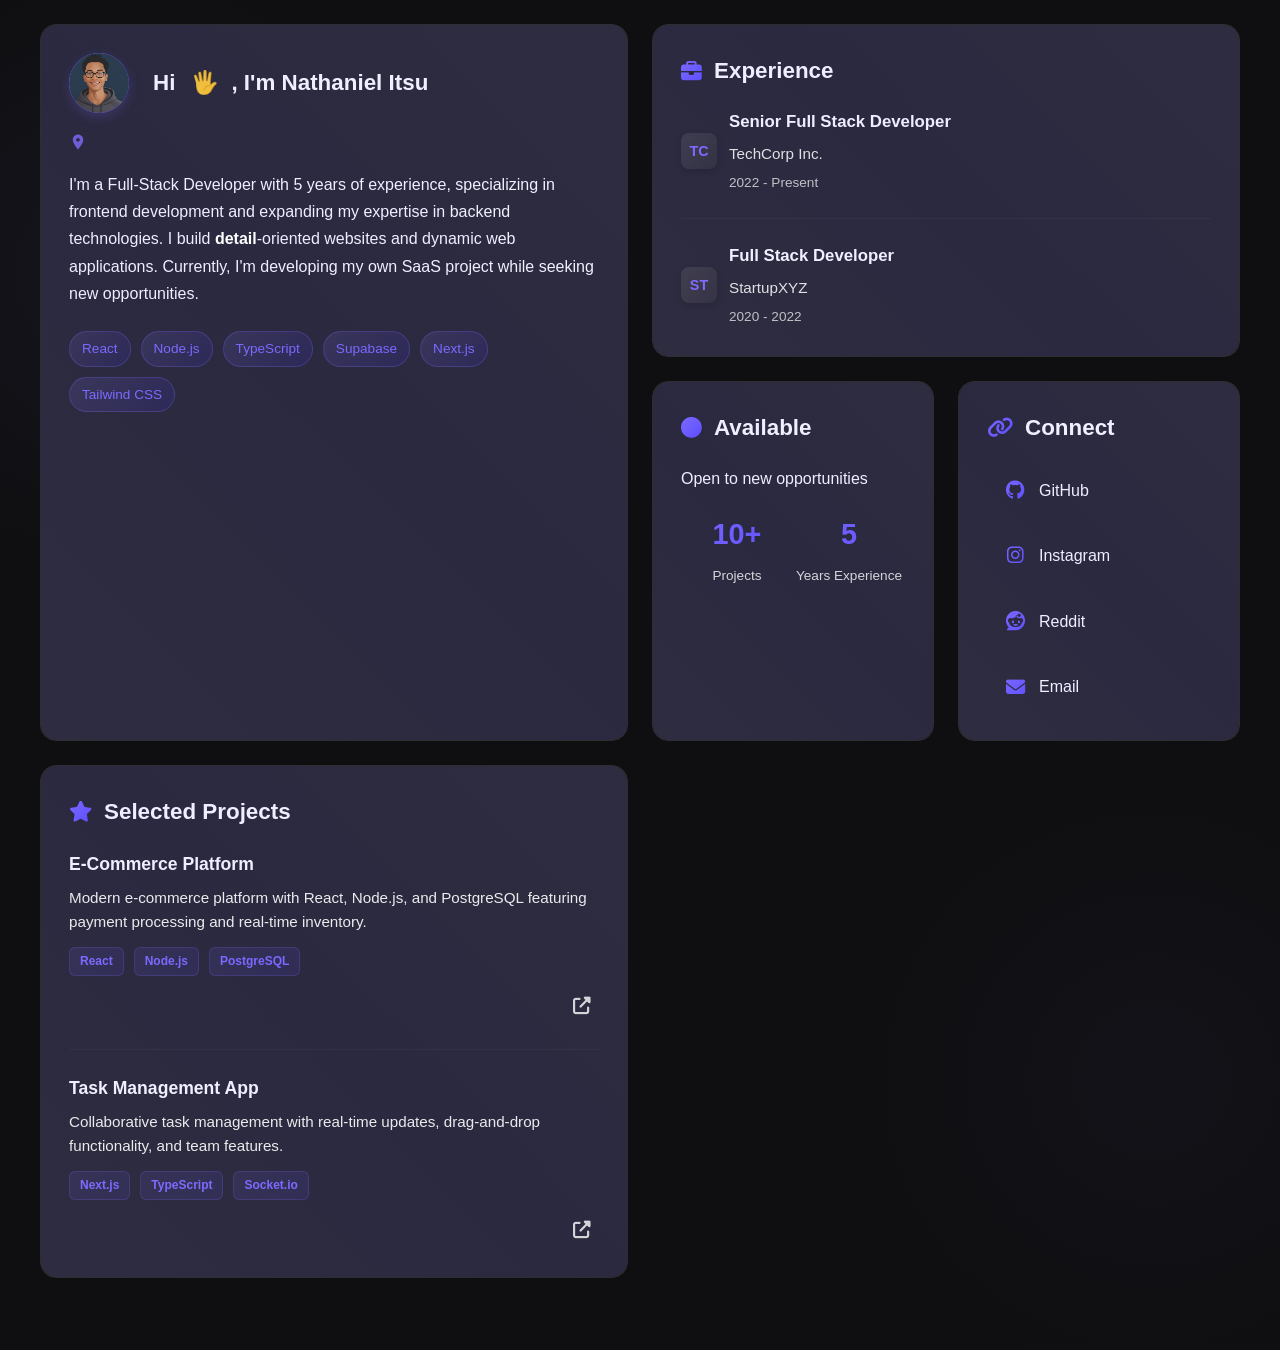
==== commit 54b3ce97: "Adjust animations" ====
--- a/Portofolio/index.html
+++ b/Portofolio/index.html
@@ -32,7 +32,7 @@
                     <span class="skill-tag">React</span>
                     <span class="skill-tag">Node.js</span>
                     <span class="skill-tag">TypeScript</span>
-                    <span class="skill-tag">PostgreSQL</span>
+                    <span class="skill-tag">Supabase</span>
                     <span class="skill-tag">Next.js</span>
                     <span class="skill-tag">Tailwind CSS</span>
                 </div>
@@ -73,7 +73,7 @@
                 <div style="margin-bottom: 18px; font-weight: 500;">Open to new opportunities</div>
                 <div class="stats">
                     <div class="stat-item">
-                        <div class="stat-value">25+</div>
+                        <div class="stat-value">10+</div>
                         <div class="stat-label">Projects</div>
                     </div>
                     <div class="stat-item">
@@ -90,7 +90,7 @@
                 </div>
                 <div class="connect-list">
                     <div class="connect-item">
-                        <i class="fab fa-github"></i> GitHub
+                        <i class="fab fa-github"></i>GitHub
                     </div>
                     <div class="connect-item">
                         <i class="fab fa-instagram"></i> Instagram
--- a/Portofolio/CSS/style.css
+++ b/Portofolio/CSS/style.css
@@ -172,11 +172,11 @@
 
         .avatar:hover::before {
             border: 2px solid var(--accent-color);
-            box-shadow: 0 0 20px rgba(126, 108, 255, 0.6);
+            box-shadow: 0 0 20px #6ce2ff;
         }
 
         .avatar:hover img {
-            transform: scale(1.15) rotate(8deg);
+            transform: scale(1.05) ;
         }
 
         .location {
@@ -249,10 +249,10 @@
         }
 
         .skill-tag {
-            background: linear-gradient(135deg, rgba(126, 108, 255, 0.15), rgba(93, 77, 255, 0.15));
+            background: linear-gradient(135deg, rgba(144, 131, 243, 0.15), rgba(55, 39, 230, 0.15));
             color: var(--accent-color);
             padding: 6px 12px;
-            border-radius: 24px;
+            border-radius: 20px;
             font-size: 0.85rem;
             border: 1px solid rgba(126, 108, 255, 0.25);
             font-weight: 500;
@@ -260,9 +260,9 @@
         }
 
         .skill-tag:hover {
-            transform: translateY(-1px);
-            background: linear-gradient(135deg, rgba(126, 108, 255, 0.25), rgba(93, 77, 255, 0.25));
-            border-color: rgba(126, 108, 255, 0.4);
+            transform: translateY(-0.4px);
+            background: linear-gradient(135deg, rgba(160, 108, 255, 0.486), rgba(92, 77, 255, 0.295));
+            border-color: rgba(112, 107, 150, 0.445);
         }
 
         .experience-item {
@@ -310,7 +310,6 @@
             opacity: 0.7;
             font-weight: 400;
         }
-
         .stats {
             display: flex;
             justify-content: space-between;
@@ -454,7 +453,7 @@
         }
 
         .wave-emoji:hover {
-            animation: wave 1.0s cubic-bezier(0.4, 0, 0.2, 1);
+            animation: wave 0.7s cubic-bezier(0.4, 0, 0.2, 1);
         }
 
         @keyframes wave {
@@ -490,6 +489,7 @@
         .detail-text:hover {
             color: var(--accent-color);
             transition: color 0.3s cubic-bezier(0.4, 0, 0.2, 1);
+            transform: scalex(1.1);
         }
 
         /* Responsive Design */
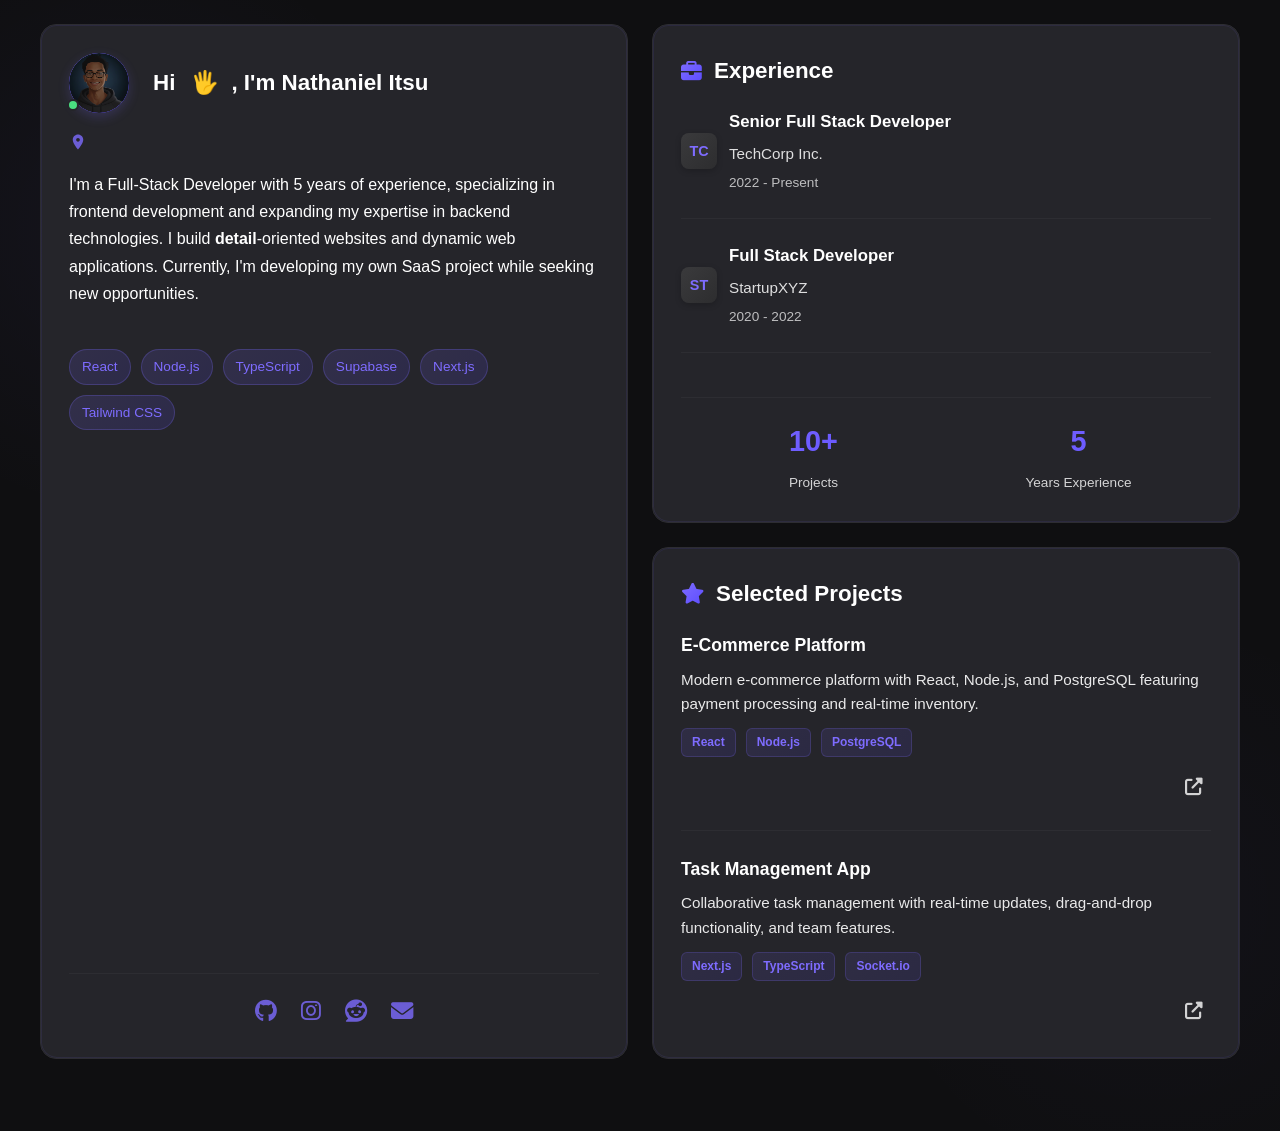
==== commit c1c90c70: "Adjust the layout" ====
--- a/Portofolio/index.html
+++ b/Portofolio/index.html
@@ -1,21 +1,28 @@
+
 <!DOCTYPE html>
 <html lang="en">
 <head>
     <meta charset="UTF-8">
     <meta name="viewport" content="width=device-width, initial-scale=1.0">
+    <title>Nate Itsu</title>
     <link rel="stylesheet" href="CSS/style.css">
-    <title>Nate Itsu</title>
-     <link rel="stylesheet" href="https://cdnjs.cloudflare.com/ajax/libs/font-awesome/6.4.0/css/all.min.css">
+    <link rel="stylesheet" href="https://cdnjs.cloudflare.com/ajax/libs/font-awesome/6.4.0/css/all.min.css">
+    <style>
 
+    </style>
 </head>
 <body>
-   <div class="container">
+    <div class="container">
         <div class="bento-grid">
             <!-- About Me -->
             <div class="bento-item large">
                 <div class="section-title">
-                    <div class="avatar">
-                        <img src="assets/profile.png" alt="Profile Picture">
+                    <div class="avatar-container">
+                        <div class="avatar">
+                            <img src="assets/profile2.png"></div>
+                        <div class="availability-indicator">
+                            <div class="availability-text">Open to new opportunities</div>
+                        </div>
                     </div>
                     Hi <span class="wave-emoji">🖐️</span>, I'm Nathaniel Itsu
                 </div>
@@ -35,6 +42,20 @@
                     <span class="skill-tag">Supabase</span>
                     <span class="skill-tag">Next.js</span>
                     <span class="skill-tag">Tailwind CSS</span>
+                </div>
+                <div class="connect-icons">
+                    <a href="#" class="connect-icon" aria-label="GitHub">
+                        <i class="fab fa-github"></i>
+                    </a>
+                    <a href="#" class="connect-icon" aria-label="Instagram">
+                        <i class="fab fa-instagram"></i>
+                    </a>
+                    <a href="#" class="connect-icon" aria-label="Reddit">
+                        <i class="fab fa-reddit"></i>
+                    </a>
+                    <a href="#" class="connect-icon" aria-label="Email">
+                        <i class="fas fa-envelope"></i>
+                    </a>
                 </div>
             </div>
 
@@ -63,14 +84,6 @@
                         </div>
                     </div>
                 </div>
-            </div>
-
-            <!-- Availability -->
-            <div class="bento-item small">
-                <div class="section-title">
-                    <i class="fas fa-circle text-green-400"></i> Available
-                </div>
-                <div style="margin-bottom: 18px; font-weight: 500;">Open to new opportunities</div>
                 <div class="stats">
                     <div class="stat-item">
                         <div class="stat-value">10+</div>
@@ -79,27 +92,6 @@
                     <div class="stat-item">
                         <div class="stat-value">5</div>
                         <div class="stat-label">Years Experience</div>
-                    </div>
-                </div>
-            </div>
-
-            <!-- Connect -->
-            <div class="bento-item small">
-                <div class="section-title">
-                    <i class="fas fa-link"></i> Connect
-                </div>
-                <div class="connect-list">
-                    <div class="connect-item">
-                        <i class="fab fa-github"></i>GitHub
-                    </div>
-                    <div class="connect-item">
-                        <i class="fab fa-instagram"></i> Instagram
-                    </div>
-                    <div class="connect-item">
-                        <i class="fab fa-reddit"></i> Reddit
-                    </div>
-                    <div class="connect-item">
-                        <i class="fas fa-envelope"></i> Email
                     </div>
                 </div>
             </div>
@@ -120,7 +112,7 @@
                         <span class="project-tag">PostgreSQL</span>
                     </div>
                     <div class="project-actions">
-                        <button class="action-btn">
+                        <button class="action-btn" aria-label="View project">
                             <i class="fas fa-external-link-alt"></i>
                         </button>
                     </div>
@@ -136,7 +128,7 @@
                         <span class="project-tag">Socket.io</span>
                     </div>
                     <div class="project-actions">
-                        <button class="action-btn">
+                        <button class="action-btn" aria-label="View project">
                             <i class="fas fa-external-link-alt"></i>
                         </button>
                     </div>
--- a/Portofolio/CSS/style.css
+++ b/Portofolio/CSS/style.css
@@ -1,4 +1,4 @@
-:root {
+        :root {
             --primary-bg: #0f0f11;
             --secondary-bg: #1a1a1d;
             --text-color: #ffffff;
@@ -74,6 +74,8 @@
             overflow: hidden;
             position: relative;
             backdrop-filter: blur(10px);
+            display: flex;
+            flex-direction: column;
         }
 
         .bento-item::before {
@@ -89,6 +91,10 @@
                 rgba(126, 108, 255, 0.1), 
                 rgba(93, 77, 255, 0.1), 
                 rgba(126, 108, 255, 0.1));
+            -webkit-mask: 
+                linear-gradient(#fff 0 0) content-box, 
+                linear-gradient(#fff 0 0);
+            -webkit-mask-composite: destination-out;
             mask-composite: exclude;
             pointer-events: none;
         }
@@ -129,6 +135,12 @@
             -webkit-background-clip: text;
             -webkit-text-fill-color: transparent;
             background-clip: text;
+        }
+
+        .avatar-container {
+            position: relative;
+            display: flex;
+            align-items: center;
         }
 
         .avatar {
@@ -147,6 +159,48 @@
             cursor: pointer;
             transition: all 0.3s cubic-bezier(0.4, 0, 0.2, 1);
             box-shadow: 0 4px 12px rgba(126, 108, 255, 0.2);
+        }
+
+        .availability-indicator {
+            position: absolute;
+            bottom: 2px;
+            left: -2px;
+            width: 12px;
+            height: 12px;
+            background-color: var(--success-color);
+            border-radius: 50%;
+            border: 2px solid var(--card-bg);
+            display: flex;
+            align-items: center;
+            justify-content: center;
+            cursor: help;
+            transition: all 0.2s ease;
+        }
+
+        .availability-text {
+            display: none;
+            position: absolute;
+            bottom: 30px;
+            left: 0;
+            background-color: var(--card-bg);
+            color: var(--text-color);
+            padding: 6px 12px;
+            border-radius: 6px;
+            font-size: 0.85rem;
+            white-space: nowrap;
+            border: 1px solid var(--border-color);
+            box-shadow: 0 4px 12px rgba(0, 0, 0, 0.3);
+            z-index: 10;
+            animation: fadeIn 0.2s cubic-bezier(0.4, 0, 0.2, 1);
+        }
+
+        .availability-indicator:hover .availability-text {
+            display: block;
+        }
+
+        .availability-indicator:hover {
+            transform: scale(1.1);
+            box-shadow: 0 0 10px rgba(74, 222, 128, 0.4);
         }
 
         .avatar img {
@@ -172,11 +226,11 @@
 
         .avatar:hover::before {
             border: 2px solid var(--accent-color);
-            box-shadow: 0 0 20px #6ce2ff;
+            box-shadow: 0 0 20px rgba(126, 108, 255, 0.6);
         }
 
         .avatar:hover img {
-            transform: scale(1.05) ;
+            transform: scale(1.15) rotate(8deg);
         }
 
         .location {
@@ -246,13 +300,14 @@
             flex-wrap: wrap;
             gap: 10px;
             margin-top: 18px;
+            margin-bottom: 30px;
         }
 
         .skill-tag {
-            background: linear-gradient(135deg, rgba(144, 131, 243, 0.15), rgba(55, 39, 230, 0.15));
+            background: linear-gradient(135deg, rgba(126, 108, 255, 0.15), rgba(93, 77, 255, 0.15));
             color: var(--accent-color);
             padding: 6px 12px;
-            border-radius: 20px;
+            border-radius: 24px;
             font-size: 0.85rem;
             border: 1px solid rgba(126, 108, 255, 0.25);
             font-weight: 500;
@@ -260,9 +315,31 @@
         }
 
         .skill-tag:hover {
-            transform: translateY(-0.4px);
-            background: linear-gradient(135deg, rgba(160, 108, 255, 0.486), rgba(92, 77, 255, 0.295));
-            border-color: rgba(112, 107, 150, 0.445);
+            transform: translateY(-1px);
+            background: linear-gradient(135deg, rgba(126, 108, 255, 0.25), rgba(93, 77, 255, 0.25));
+            border-color: rgba(126, 108, 255, 0.4);
+        }
+
+        .connect-icons {
+            display: flex;
+            gap: 24px;
+            margin-top: auto;
+            justify-content: center;
+            padding-top: 20px;
+            border-top: 1px solid var(--border-color);
+        }
+
+        .connect-icon {
+            color: var(--accent-color);
+            font-size: 1.4rem;
+            transition: all 0.2s cubic-bezier(0.4, 0, 0.2, 1);
+            opacity: 0.8;
+        }
+
+        .connect-icon:hover {
+            opacity: 1;
+            transform: translateY(-3px);
+            text-shadow: 0 4px 12px rgba(126, 108, 255, 0.3);
         }
 
         .experience-item {
@@ -310,10 +387,13 @@
             opacity: 0.7;
             font-weight: 400;
         }
+
         .stats {
             display: flex;
             justify-content: space-between;
             margin-top: 20px;
+            padding-top: 20px;
+            border-top: 1px solid var(--border-color);
         }
 
         .stat-item {
@@ -335,41 +415,6 @@
             font-size: 0.85rem;
             opacity: 0.8;
             font-weight: 500;
-        }
-
-        .connect-list {
-            display: flex;
-            flex-direction: column;
-            gap: 16px;
-            margin-top: 18px;
-        }
-
-        .connect-item {
-            display: flex;
-            align-items: center;
-            gap: 12px;
-            padding: 12px 16px;
-            border-radius: 12px;
-            transition: all 0.2s cubic-bezier(0.4, 0, 0.2, 1);
-            font-weight: 500;
-        }
-
-        .connect-item:hover {
-            background-color: var(--hover-bg);
-            transform: translateX(4px);
-        }
-
-        .connect-item i {
-            font-size: 1.2rem;
-            background: var(--accent-gradient);
-            -webkit-background-clip: text;
-            -webkit-text-fill-color: transparent;
-            background-clip: text;
-            display: flex;
-            align-items: center;
-            justify-content: center;
-            width: 24px;
-            height: 24px;
         }
 
         .project {
@@ -453,7 +498,7 @@
         }
 
         .wave-emoji:hover {
-            animation: wave 0.7s cubic-bezier(0.4, 0, 0.2, 1);
+            animation: wave 1.0s cubic-bezier(0.4, 0, 0.2, 1);
         }
 
         @keyframes wave {
@@ -489,7 +534,6 @@
         .detail-text:hover {
             color: var(--accent-color);
             transition: color 0.3s cubic-bezier(0.4, 0, 0.2, 1);
-            transform: scalex(1.1);
         }
 
         /* Responsive Design */
@@ -515,6 +559,27 @@
             h1 {
                 font-size: 2.4rem;
             }
+            
+            .avatar {
+                width: 50px;
+                height: 50px;
+                font-size: 1.1rem;
+            }
+            
+            .availability-indicator {
+                width: 16px;
+                height: 16px;
+                bottom: -2px;
+                left: -2px;
+            }
+            
+            .connect-icons {
+                gap: 20px;
+            }
+            
+            .connect-icon {
+                font-size: 1.3rem;
+            }
         }
 
         @media (max-width: 768px) {
@@ -540,9 +605,14 @@
             }
             
             .avatar {
-                width: 50px;
-                height: 50px;
-                font-size: 1.1rem;
+                width: 45px;
+                height: 45px;
+                font-size: 1rem;
+            }
+            
+            .availability-indicator {
+                width: 14px;
+                height: 14px;
             }
             
             .bio {
@@ -555,6 +625,18 @@
             
             header {
                 padding: 32px 16px 24px;
+            }
+            
+            .connect-icons {
+                gap: 18px;
+            }
+            
+            .connect-icon {
+                font-size: 1.2rem;
+            }
+            
+            .skills {
+                margin-bottom: 25px;
             }
         }
 
@@ -580,14 +662,14 @@
             }
             
             .avatar {
-                width: 45px;
-                height: 45px;
-                font-size: 1rem;
-            }
-            
-            .connect-item {
-                padding: 10px 12px;
-                gap: 10px;
+                width: 40px;
+                height: 40px;
+                font-size: 0.9rem;
+            }
+            
+            .availability-indicator {
+                width: 12px;
+                height: 12px;
             }
             
             .location {
@@ -607,4 +689,16 @@
             .stat-value {
                 font-size: 1.5rem;
             }
+            
+            .connect-icons {
+                gap: 16px;
+            }
+            
+            .connect-icon {
+                font-size: 1.1rem;
+            }
+            
+            .skills {
+                margin-bottom: 20px;
+            }
         }
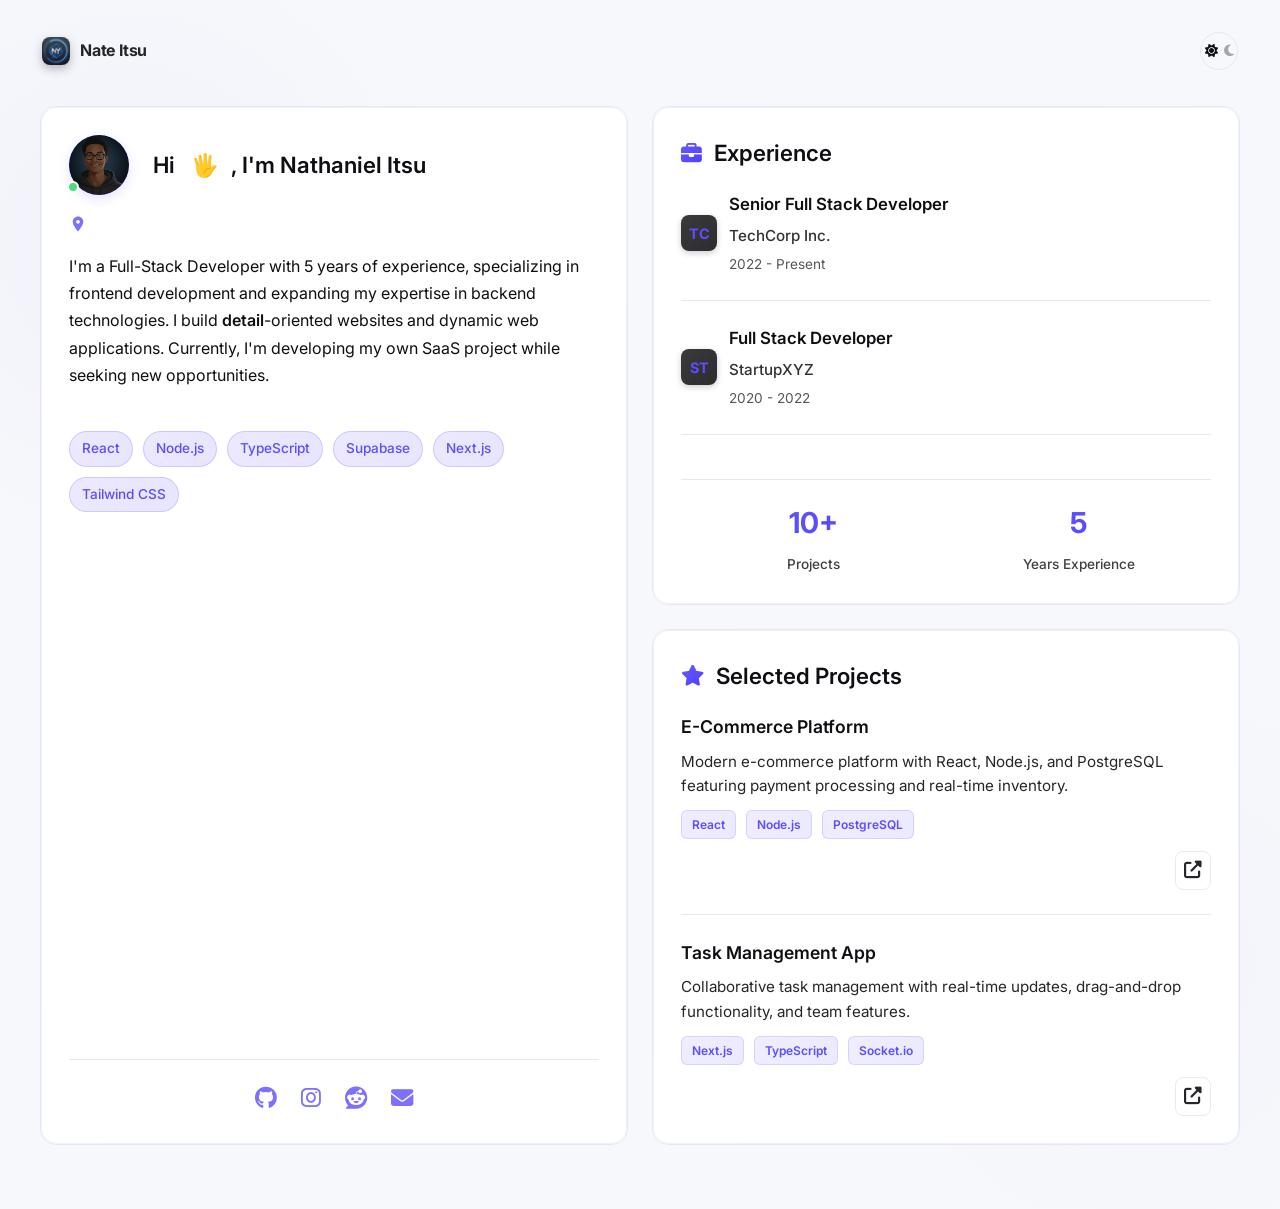
==== commit b5c73fe6: "Refactor: Add theme toggle and improve styling Introduces a theme toggle for light/dark modes and re" ====
--- a/Portofolio/index.html
+++ b/Portofolio/index.html
@@ -7,19 +7,32 @@
     <title>Nate Itsu</title>
     <link rel="stylesheet" href="CSS/style.css">
     <link rel="stylesheet" href="https://cdnjs.cloudflare.com/ajax/libs/font-awesome/6.4.0/css/all.min.css">
+    <link rel="preconnect" href="https://fonts.googleapis.com">
+    <link rel="preconnect" href="https://fonts.gstatic.com" crossorigin>
+    <link href="https://fonts.googleapis.com/css2?family=Inter:wght@400;500;600;700&family=Inter+Tight:wght@700&family=JetBrains+Mono:wght@400;600&display=swap" rel="stylesheet">
     <style>
 
     </style>
 </head>
 <body>
     <div class="container">
+        <nav class="site-nav" aria-label="Primary">
+            <div class="brand">
+                <img class="brand-logo" src="assets/favicon2.png" alt="">
+                <span class="brand-name">Nate Itsu</span>
+            </div>
+            <button class="theme-toggle" id="theme-toggle" aria-label="Toggle theme" title="Toggle theme">
+                <i class="fas fa-sun" aria-hidden="true"></i>
+                <i class="fas fa-moon" aria-hidden="true"></i>
+            </button>
+        </nav>
         <div class="bento-grid">
             <!-- About Me -->
             <div class="bento-item large">
                 <div class="section-title">
                     <div class="avatar-container">
                         <div class="avatar">
-                            <img src="assets/profile2.png"></div>
+                            <img id="profile-img" src="assets/profile2.png"></div>
                         <div class="availability-indicator">
                             <div class="availability-text">Open to new opportunities</div>
                         </div>
@@ -138,25 +151,37 @@
     </div>
 
     <script>
-        // Add profile images and hover effect
         document.addEventListener('DOMContentLoaded', function() {
+            // Theme: initialize from localStorage or OS preference
+            const root = document.documentElement;
+            const savedTheme = localStorage.getItem('theme');
+            const prefersLight = window.matchMedia('(prefers-color-scheme: light)').matches;
+            const initialTheme = savedTheme || (prefersLight ? 'light' : 'dark');
+            root.setAttribute('data-theme', initialTheme);
+
+            const toggleBtn = document.getElementById('theme-toggle');
+            if (toggleBtn) {
+                toggleBtn.addEventListener('click', function() {
+                    const next = root.getAttribute('data-theme') === 'light' ? 'dark' : 'light';
+                    root.setAttribute('data-theme', next);
+                    localStorage.setItem('theme', next);
+                });
+            }
+
+            // Profile hover swap using local assets
             const avatar = document.querySelector('.avatar');
             const profileImg = document.getElementById('profile-img');
-            
-            // Set initial image (front view)
-            profileImg.src = 'https://images.unsplash.com/photo-1535713875002-d1d0cf377fde?w=60&h=60&fit=crop';
-            
-            // Create second image for hover (side view)
-            const sideViewImg = 'https://images.unsplash.com/photo-1535713875002-d1d0cf377fde?w=60&h=60&fit=crop&rot=90';
-            
-            // Add hover effect
-            avatar.addEventListener('mouseenter', function() {
-                profileImg.src = sideViewImg;
-            });
-            
-            avatar.addEventListener('mouseleave', function() {
-                profileImg.src = 'https://images.unsplash.com/photo-1535713875002-d1d0cf377fde?w=60&h=60&fit=crop';
-            });
+            if (avatar && profileImg) {
+                const frontImg = 'assets/profile2.png';
+                const sideViewImg = 'assets/profile3.png';
+                profileImg.src = frontImg;
+                avatar.addEventListener('mouseenter', function() {
+                    profileImg.src = sideViewImg;
+                });
+                avatar.addEventListener('mouseleave', function() {
+                    profileImg.src = frontImg;
+                });
+            }
         });
     </script>
 </body>
--- a/Portofolio/CSS/style.css
+++ b/Portofolio/CSS/style.css
@@ -1,7 +1,9 @@
         :root {
+            /* Color tokens (dark as default) */
             --primary-bg: #0f0f11;
             --secondary-bg: #1a1a1d;
             --text-color: #ffffff;
+            --muted-text: #b8b8bf;
             --accent-color: #7e6cff;
             --accent-gradient: linear-gradient(135deg, #7e6cff, #5d4dff);
             --border-color: #2d2d32;
@@ -9,6 +11,51 @@
             --hover-bg: #2f2f35;
             --success-color: #4ade80;
             --shadow-color: rgba(126, 108, 255, 0.2);
+
+            /* Typography */
+            --font-sans: 'Inter var', 'Inter', -apple-system, BlinkMacSystemFont, 'Segoe UI', Roboto, Oxygen, Ubuntu, Cantarell, 'Helvetica Neue', Arial, sans-serif;
+            --font-mono: 'JetBrains Mono', ui-monospace, SFMono-Regular, Menlo, Monaco, Consolas, 'Liberation Mono', 'Courier New', monospace;
+
+            /* Radii */
+            --radius-xs: 6px;
+            --radius-sm: 8px;
+            --radius-md: 12px;
+            --radius-lg: 16px;
+            --radius-xl: 24px;
+
+            /* Spacing scale */
+            --space-1: 4px;
+            --space-2: 8px;
+            --space-3: 12px;
+            --space-4: 16px;
+            --space-5: 20px;
+            --space-6: 24px;
+            --space-7: 32px;
+            --space-8: 40px;
+            --space-9: 48px;
+
+            /* Focus ring */
+            --ring-color: rgba(126, 108, 255, 0.6);
+            --ring-offset: 2px;
+            --ring-width: 2px;
+
+            /* Elevation */
+            --elevation-1: 0 6px 18px rgba(0,0,0,0.25);
+            --elevation-2: 0 12px 28px rgba(0,0,0,0.28);
+        }
+
+        /* Light theme overrides */
+        [data-theme="light"] {
+            --primary-bg: #f7f8fb;
+            --secondary-bg: #ffffff;
+            --text-color: #0e0f12;
+            --muted-text: #5b5f6b;
+            --accent-color: #5d4dff;
+            --accent-gradient: linear-gradient(135deg, #6b5bff, #4b3fff);
+            --border-color: #e6e8ef;
+            --card-bg: #ffffff;
+            --hover-bg: #f2f4f9;
+            --shadow-color: rgba(93, 77, 255, 0.18);
         }
 
         * {
@@ -17,22 +64,82 @@
             box-sizing: border-box;
         }
 
+        html { scroll-behavior: smooth; }
+
         body {
-            font-family: 'Inter', -apple-system, BlinkMacSystemFont, 'Segoe UI', Roboto, Oxygen, Ubuntu, Cantarell, sans-serif;
+            font-family: var(--font-sans);
             background: var(--primary-bg);
             color: var(--text-color);
             line-height: 1.6;
-            padding: 24px;
+            padding: var(--space-6);
             min-height: 100vh;
             background-image: 
                 radial-gradient(circle at 10% 20%, rgba(126, 108, 255, 0.05) 0%, transparent 20%),
                 radial-gradient(circle at 90% 80%, rgba(126, 108, 255, 0.03) 0%, transparent 20%);
         }
 
+        ::selection {
+            background: rgba(126, 108, 255, 0.25);
+            color: var(--text-color);
+        }
+
+        :where(button, a, input, textarea, select):focus-visible {
+            outline: none;
+            box-shadow: 0 0 0 var(--ring-width) var(--ring-color), 0 0 0 calc(var(--ring-width) + var(--ring-offset)) rgba(0,0,0,0.25);
+        }
+
         .container {
             max-width: 1200px;
             margin: 0 auto;
         }
+
+        /* Top navigation */
+        .site-nav {
+            display: flex;
+            align-items: center;
+            justify-content: space-between;
+            padding: 8px 2px 20px;
+            margin-bottom: var(--space-4);
+        }
+
+        .brand {
+            display: flex;
+            align-items: center;
+            gap: 10px;
+            font-weight: 700;
+            letter-spacing: -0.2px;
+        }
+
+        .brand-logo {
+            width: 28px;
+            height: 28px;
+            border-radius: var(--radius-sm);
+            box-shadow: 0 4px 10px rgba(0,0,0,0.25);
+        }
+
+        .brand-name { opacity: 0.9; }
+
+        .theme-toggle {
+            display: inline-flex;
+            align-items: center;
+            justify-content: center;
+            width: 38px;
+            height: 38px;
+            border-radius: 999px;
+            border: 1px solid var(--border-color);
+            background: linear-gradient(180deg, rgba(255,255,255,0.02), rgba(255,255,255,0));
+            color: var(--text-color);
+            cursor: pointer;
+            transition: all 0.2s ease;
+            gap: 6px;
+        }
+
+        .theme-toggle:hover { background: var(--hover-bg); transform: translateY(-1px); }
+
+        [data-theme="light"] .theme-toggle .fa-sun { opacity: 1; }
+        [data-theme="light"] .theme-toggle .fa-moon { opacity: 0.35; }
+        [data-theme="dark"] .theme-toggle .fa-moon { opacity: 1; }
+        [data-theme="dark"] .theme-toggle .fa-sun { opacity: 0.35; }
 
         header {
             text-align: center;
@@ -41,7 +148,7 @@
         }
 
         h1 {
-            font-size: 2.8rem;
+            font-size: clamp(2rem, 1.3rem + 2vw, 2.8rem);
             font-weight: 700;
             margin-bottom: 12px;
             background: var(--accent-gradient);
@@ -51,6 +158,10 @@
             letter-spacing: -0.5px;
         }
 
+        h2 { font-size: clamp(1.3rem, 1.1rem + 0.8vw, 1.8rem); font-weight: 700; }
+        h3 { font-size: clamp(1.1rem, 1rem + 0.4vw, 1.35rem); font-weight: 600; }
+        p { color: var(--text-color); opacity: 0.95; }
+
         .subtitle {
             font-size: 1.15rem;
             opacity: 0.85;
@@ -61,13 +172,13 @@
         .bento-grid {
             display: grid;
             grid-template-columns: repeat(4, 1fr);
-            gap: 24px;
-            margin-bottom: 48px;
+            gap: var(--space-6);
+            margin-bottom: var(--space-8);
         }
 
         .bento-item {
             background: var(--card-bg);
-            border-radius: 16px;
+            border-radius: var(--radius-lg);
             padding: 28px;
             transition: all 0.3s cubic-bezier(0.4, 0, 0.2, 1);
             border: 1px solid var(--border-color);
@@ -76,6 +187,7 @@
             backdrop-filter: blur(10px);
             display: flex;
             flex-direction: column;
+            animation: fadeUp 600ms cubic-bezier(0.16, 1, 0.3, 1) both;
         }
 
         .bento-item::before {
@@ -85,7 +197,7 @@
             left: 0;
             right: 0;
             bottom: 0;
-            border-radius: 16px;
+            border-radius: var(--radius-lg);
             padding: 1px;
             background: linear-gradient(45deg, 
                 rgba(126, 108, 255, 0.1), 
@@ -473,21 +585,25 @@
         }
 
         .action-btn {
-            background: none;
-            border: none;
+            background: transparent;
+            border: 1px solid var(--border-color);
             cursor: pointer;
             color: var(--text-color);
-            opacity: 0.8;
+            opacity: 0.9;
             transition: all 0.2s cubic-bezier(0.4, 0, 0.2, 1);
             padding: 8px;
-            border-radius: 6px;
+            border-radius: var(--radius-sm);
             font-size: 1.1rem;
         }
 
         .action-btn:hover {
             opacity: 1;
-            background: rgba(126, 108, 255, 0.1);
-            transform: scale(1.1);
+            background: rgba(126, 108, 255, 0.12);
+            transform: translateY(-1px) scale(1.02);
+        }
+
+        .action-btn:active {
+            transform: translateY(0) scale(0.99);
         }
 
         /* Wave Emoji Animation */
@@ -507,6 +623,11 @@
             40% { transform: rotate(20deg); }
             60% { transform: rotate(-15deg); }
             80% { transform: rotate(10deg); }
+        }
+
+        @keyframes fadeUp {
+            from { opacity: 0; transform: translateY(10px); }
+            to { opacity: 1; transform: translateY(0); }
         }
 
         /* Detail Text Animation */
@@ -557,7 +678,7 @@
             }
             
             h1 {
-                font-size: 2.4rem;
+                font-size: clamp(1.8rem, 1.3rem + 1.2vw, 2.4rem);
             }
             
             .avatar {
@@ -650,7 +771,7 @@
             }
             
             h1 {
-                font-size: 2.1rem;
+                font-size: clamp(1.6rem, 1.25rem + 1.2vw, 2.1rem);
             }
             
             .bento-item {
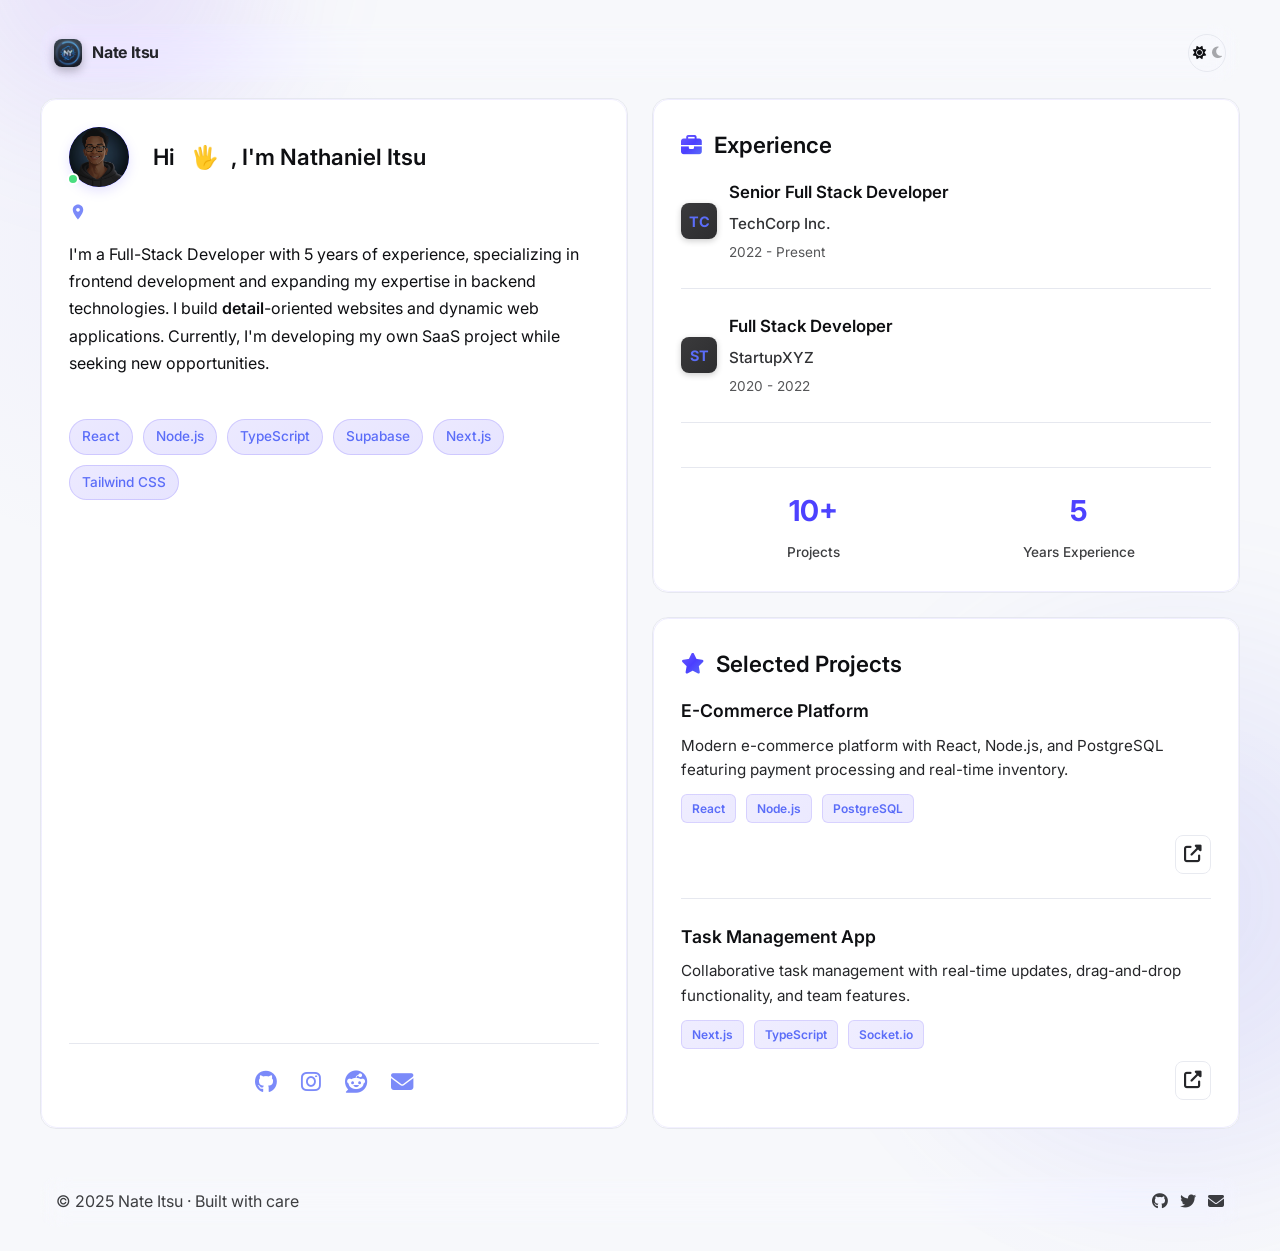
==== commit ef08e60f: "Refactor: Add glassmorphism effects and animations Enhance UI with glassmorphism for header and foot" ====
--- a/Portofolio/index.html
+++ b/Portofolio/index.html
@@ -16,6 +16,7 @@
 </head>
 <body>
     <div class="container">
+        <div class="glass-header">
         <nav class="site-nav" aria-label="Primary">
             <div class="brand">
                 <img class="brand-logo" src="assets/favicon2.png" alt="">
@@ -26,6 +27,7 @@
                 <i class="fas fa-moon" aria-hidden="true"></i>
             </button>
         </nav>
+        </div>
         <div class="bento-grid">
             <!-- About Me -->
             <div class="bento-item large">
@@ -148,6 +150,16 @@
                 </div>
             </div>
         </div>
+        <footer class="glass-footer" aria-label="Footer">
+            <div class="footer-inner">
+                <div class="footer-text">© 2025 Nate Itsu · Built with care</div>
+                <div class="footer-actions">
+                    <a href="#" class="footer-icon" aria-label="GitHub"><i class="fab fa-github"></i></a>
+                    <a href="#" class="footer-icon" aria-label="Twitter"><i class="fab fa-twitter"></i></a>
+                    <a href="#" class="footer-icon" aria-label="Email"><i class="fas fa-envelope"></i></a>
+                </div>
+            </div>
+        </footer>
     </div>
 
     <script>
--- a/Portofolio/CSS/style.css
+++ b/Portofolio/CSS/style.css
@@ -4,8 +4,8 @@
             --secondary-bg: #1a1a1d;
             --text-color: #ffffff;
             --muted-text: #b8b8bf;
-            --accent-color: #7e6cff;
-            --accent-gradient: linear-gradient(135deg, #7e6cff, #5d4dff);
+            --accent-color: #7c6cf8;
+            --accent-gradient: linear-gradient(135deg, #8b5cf6 0%, #6366f1 50%, #7c6cf8 100%);
             --border-color: #2d2d32;
             --card-bg: #25252a;
             --hover-bg: #2f2f35;
@@ -50,8 +50,8 @@
             --secondary-bg: #ffffff;
             --text-color: #0e0f12;
             --muted-text: #5b5f6b;
-            --accent-color: #5d4dff;
-            --accent-gradient: linear-gradient(135deg, #6b5bff, #4b3fff);
+            --accent-color: #5b6df8;
+            --accent-gradient: linear-gradient(135deg, #6b5bff 0%, #4b3fff 50%, #5b6df8 100%);
             --border-color: #e6e8ef;
             --card-bg: #ffffff;
             --hover-bg: #f2f4f9;
@@ -77,6 +77,18 @@
                 radial-gradient(circle at 10% 20%, rgba(126, 108, 255, 0.05) 0%, transparent 20%),
                 radial-gradient(circle at 90% 80%, rgba(126, 108, 255, 0.03) 0%, transparent 20%);
         }
+        body::before {
+            content: '';
+            position: fixed;
+            inset: -20% -10% -40% -10%;
+            background:
+                radial-gradient(600px circle at 15% 10%, rgba(139, 92, 246, 0.16), transparent 40%),
+                radial-gradient(800px circle at 85% 75%, rgba(99, 102, 241, 0.14), transparent 45%);
+            filter: blur(40px);
+            z-index: -1;
+            animation: drift 22s ease-in-out infinite alternate;
+            pointer-events: none;
+        }
 
         ::selection {
             background: rgba(126, 108, 255, 0.25);
@@ -98,7 +110,7 @@
             display: flex;
             align-items: center;
             justify-content: space-between;
-            padding: 8px 2px 20px;
+            padding: 10px 14px;
             margin-bottom: var(--space-4);
         }
 
@@ -134,6 +146,35 @@
             gap: 6px;
         }
 
+        /* Glass containers */
+        .glass-header { position: sticky; top: 12px; z-index: 50; }
+        .glass-header .site-nav {
+            border-radius: var(--radius-xl);
+            background: var(--glass-bg);
+            border: 1px solid var(--glass-border);
+            backdrop-filter: blur(14px) saturate(140%);
+            box-shadow: var(--glass-shadow);
+        }
+
+        .glass-footer { margin-top: var(--space-9); }
+        .glass-footer .footer-inner {
+            display: flex;
+            align-items: center;
+            justify-content: space-between;
+            gap: var(--space-4);
+            padding: 12px 16px;
+            border-radius: var(--radius-lg);
+            background: var(--glass-bg);
+            border: 1px solid var(--glass-border);
+            backdrop-filter: blur(14px) saturate(140%);
+            box-shadow: var(--glass-shadow);
+        }
+
+        .footer-text { opacity: 0.8; }
+        .footer-actions { display: flex; gap: var(--space-3); }
+        .footer-icon { color: var(--text-color); opacity: 0.8; transition: transform .2s ease, opacity .2s ease; }
+        .footer-icon:hover { opacity: 1; transform: translateY(-2px) scale(1.06); }
+
         .theme-toggle:hover { background: var(--hover-bg); transform: translateY(-1px); }
 
         [data-theme="light"] .theme-toggle .fa-sun { opacity: 1; }
@@ -160,7 +201,7 @@
 
         h2 { font-size: clamp(1.3rem, 1.1rem + 0.8vw, 1.8rem); font-weight: 700; }
         h3 { font-size: clamp(1.1rem, 1rem + 0.4vw, 1.35rem); font-weight: 600; }
-        p { color: var(--text-color); opacity: 0.95; }
+        p { color: var(--text-color); opacity: 0.95; letter-spacing: 0.1px; }
 
         .subtitle {
             font-size: 1.15rem;
@@ -212,7 +253,7 @@
         }
 
         .bento-item:hover {
-            transform: translateY(-4px);
+            transform: translateY(-6px) scale(1.01) rotateX(0.5deg) rotateY(-0.5deg);
             box-shadow: 
                 0 20px 40px var(--shadow-color),
                 0 8px 16px rgba(0, 0, 0, 0.2);
@@ -234,7 +275,7 @@
 
         .section-title {
             font-size: 1.4rem;
-            margin-bottom: 20px;
+            margin-bottom: var(--space-4);
             display: flex;
             align-items: center;
             gap: 12px;
@@ -287,6 +328,7 @@
             justify-content: center;
             cursor: help;
             transition: all 0.2s ease;
+            animation: pulse 2.2s ease-in-out infinite;
         }
 
         .availability-text {
@@ -427,7 +469,8 @@
         }
 
         .skill-tag:hover {
-            transform: translateY(-1px);
+            transform: translateY(-1px) scale(1.02);
+            box-shadow: 0 8px 20px rgba(126, 108, 255, 0.18);
             background: linear-gradient(135deg, rgba(126, 108, 255, 0.25), rgba(93, 77, 255, 0.25));
             border-color: rgba(126, 108, 255, 0.4);
         }
@@ -450,7 +493,7 @@
 
         .connect-icon:hover {
             opacity: 1;
-            transform: translateY(-3px);
+            transform: translateY(-3px) rotate(-5deg) scale(1.05);
             text-shadow: 0 4px 12px rgba(126, 108, 255, 0.3);
         }
 
@@ -533,6 +576,7 @@
             margin-bottom: 24px;
             padding-bottom: 24px;
             border-bottom: 1px solid var(--border-color);
+            animation: fadeUp 700ms cubic-bezier(0.16, 1, 0.3, 1) both;
         }
 
         .project:last-child {
@@ -540,6 +584,8 @@
             padding-bottom: 0;
             border-bottom: none;
         }
+        .project:nth-child(1) { animation-delay: 60ms; }
+        .project:nth-child(2) { animation-delay: 140ms; }
 
         .project-title {
             font-weight: 600;
@@ -630,6 +676,21 @@
             to { opacity: 1; transform: translateY(0); }
         }
 
+        @keyframes pulse {
+            0%, 100% { box-shadow: 0 0 0 0 rgba(74, 222, 128, 0.35); }
+            50% { box-shadow: 0 0 12px 6px rgba(74, 222, 128, 0.15); }
+        }
+
+        @keyframes drift {
+            0% { transform: translateY(-2%) translateX(0); }
+            100% { transform: translateY(2%) translateX(-2%); }
+        }
+
+        @keyframes shine {
+            0% { background-position: 200% 0; }
+            100% { background-position: 0% 0; }
+        }
+
         /* Detail Text Animation */
         .detail-text {
             position: relative;
